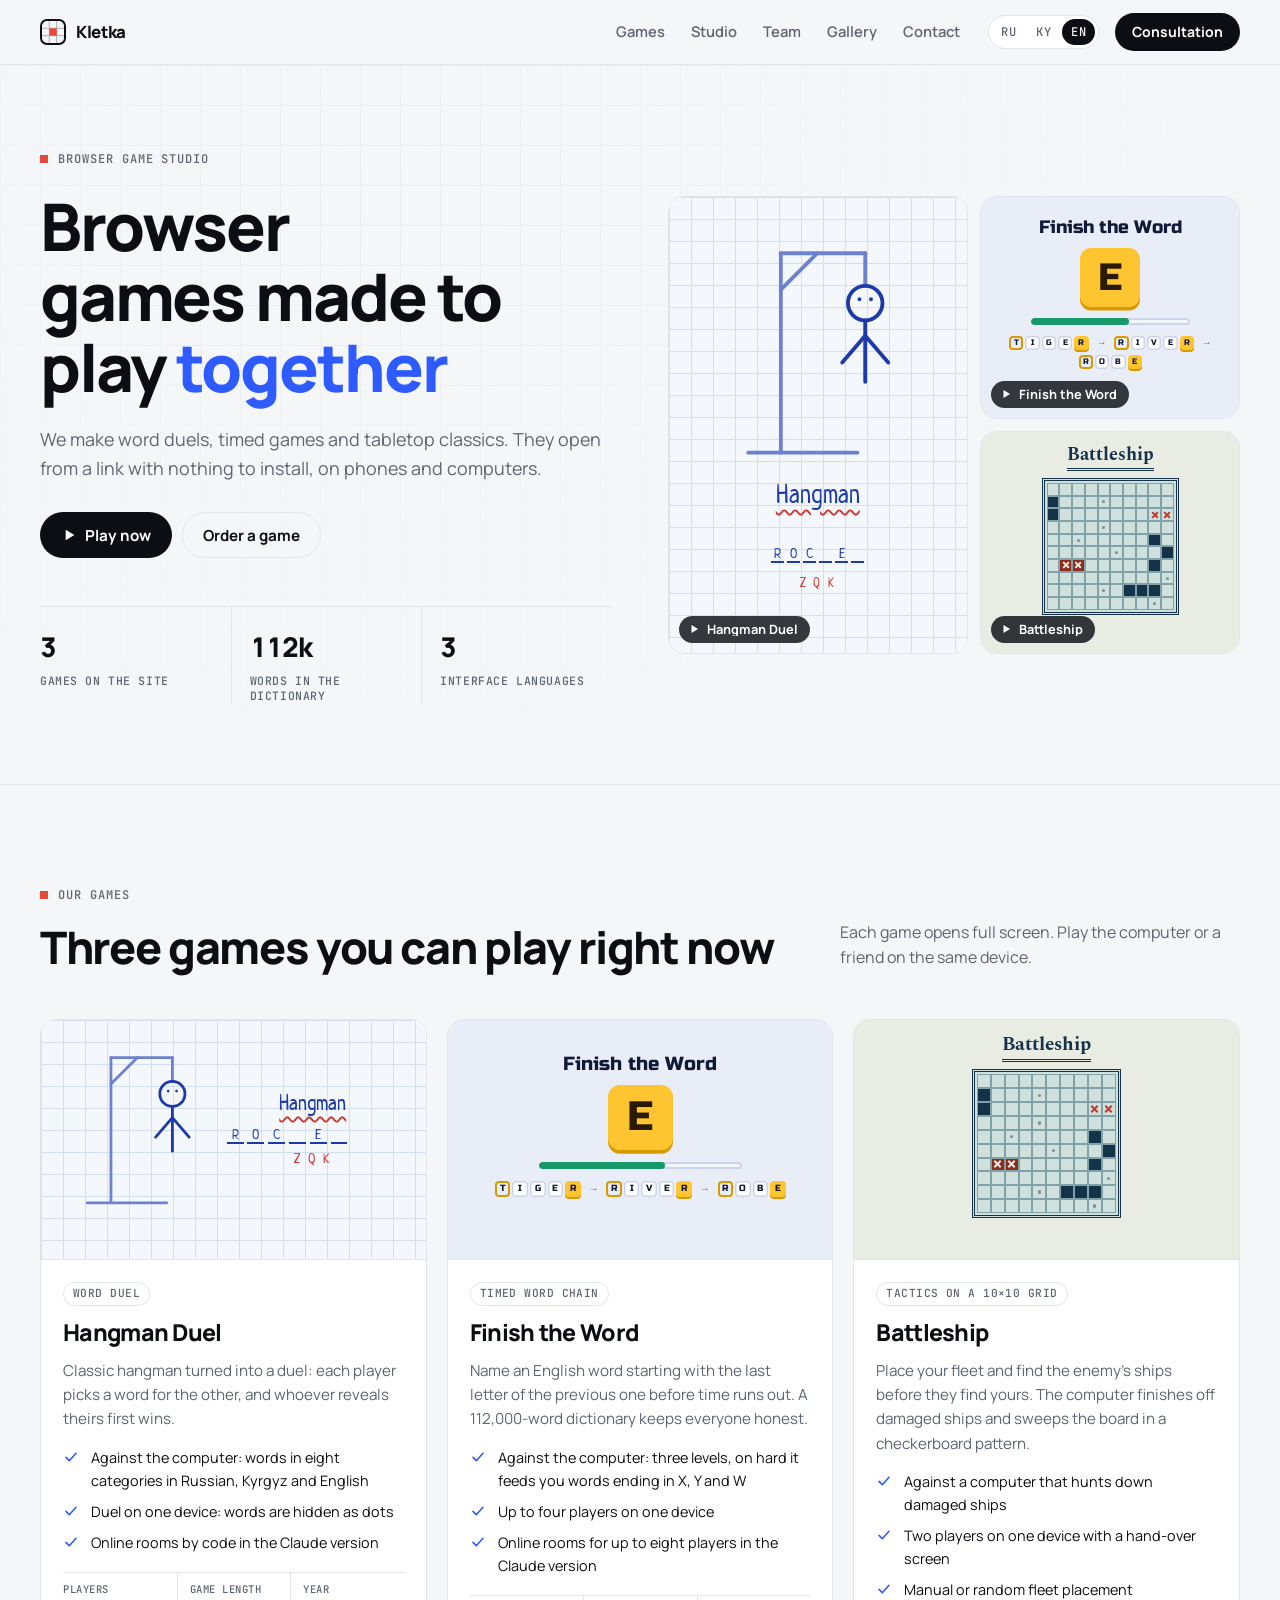
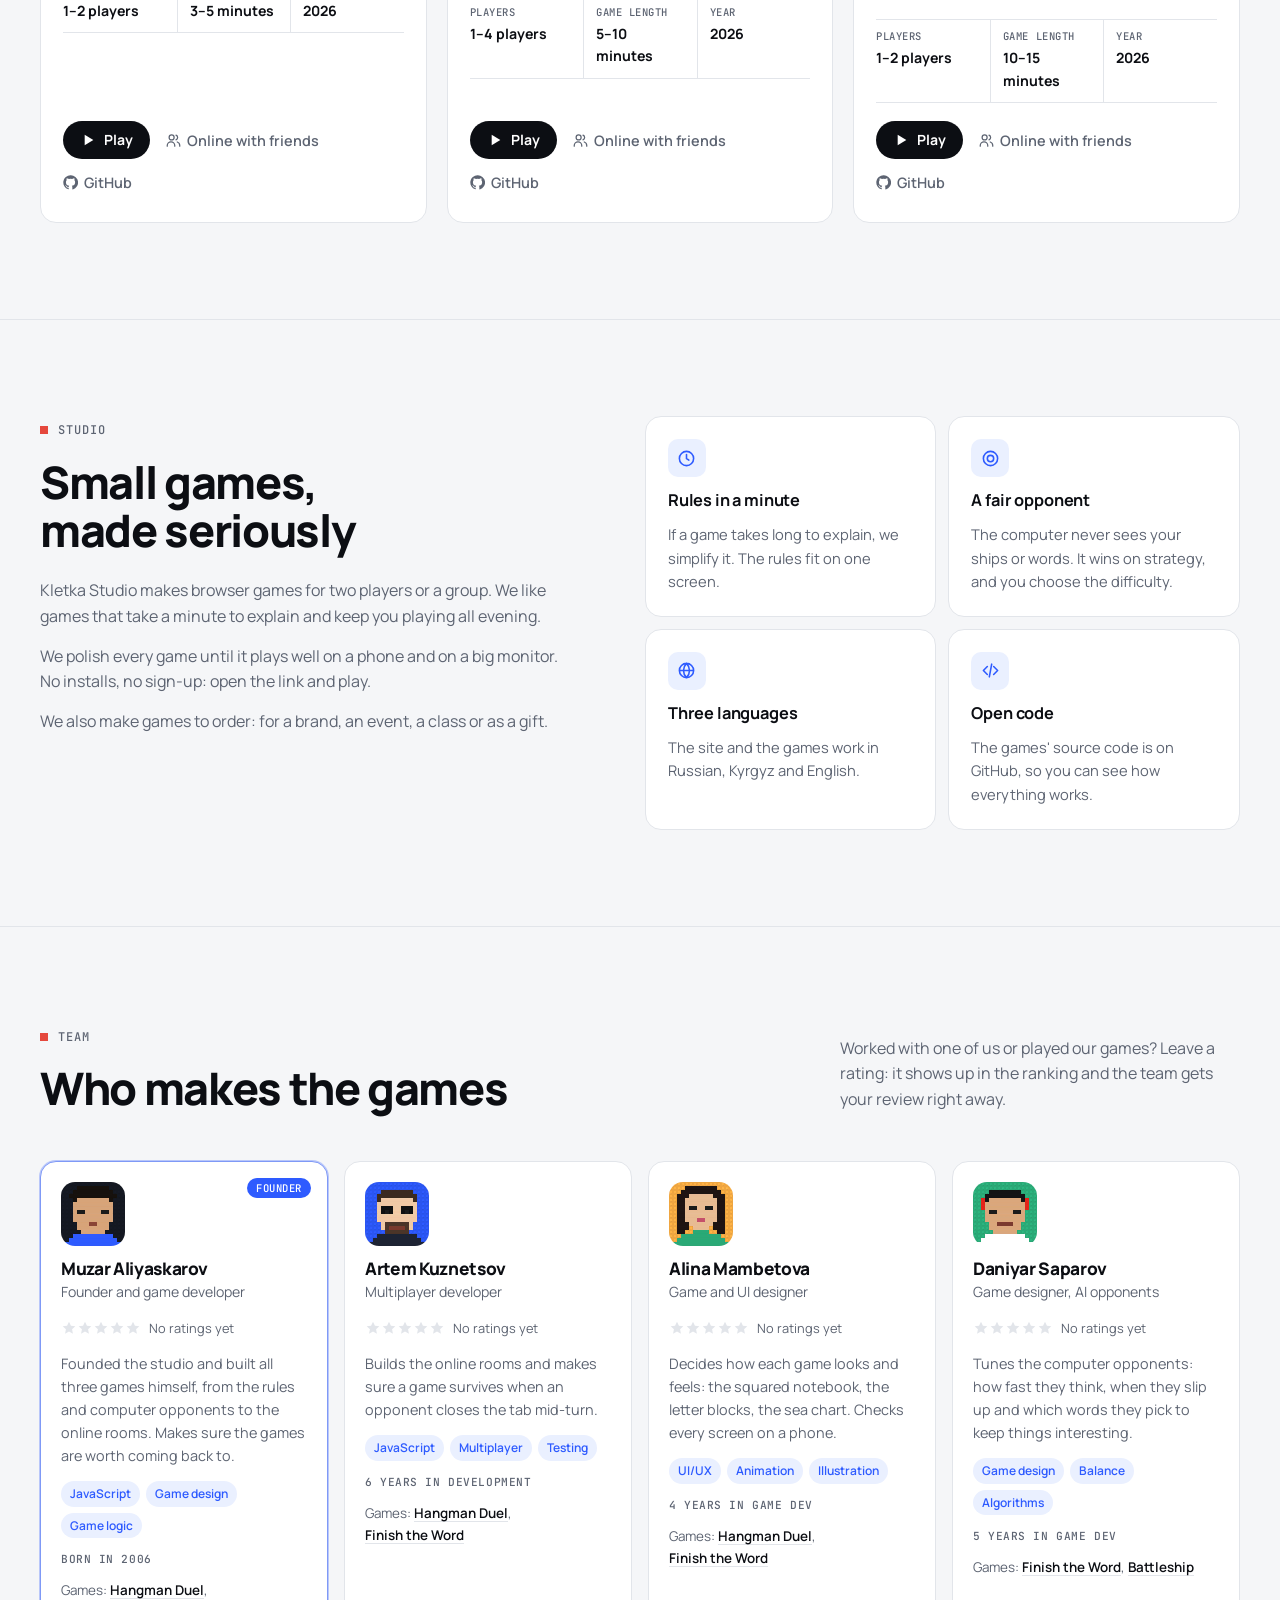
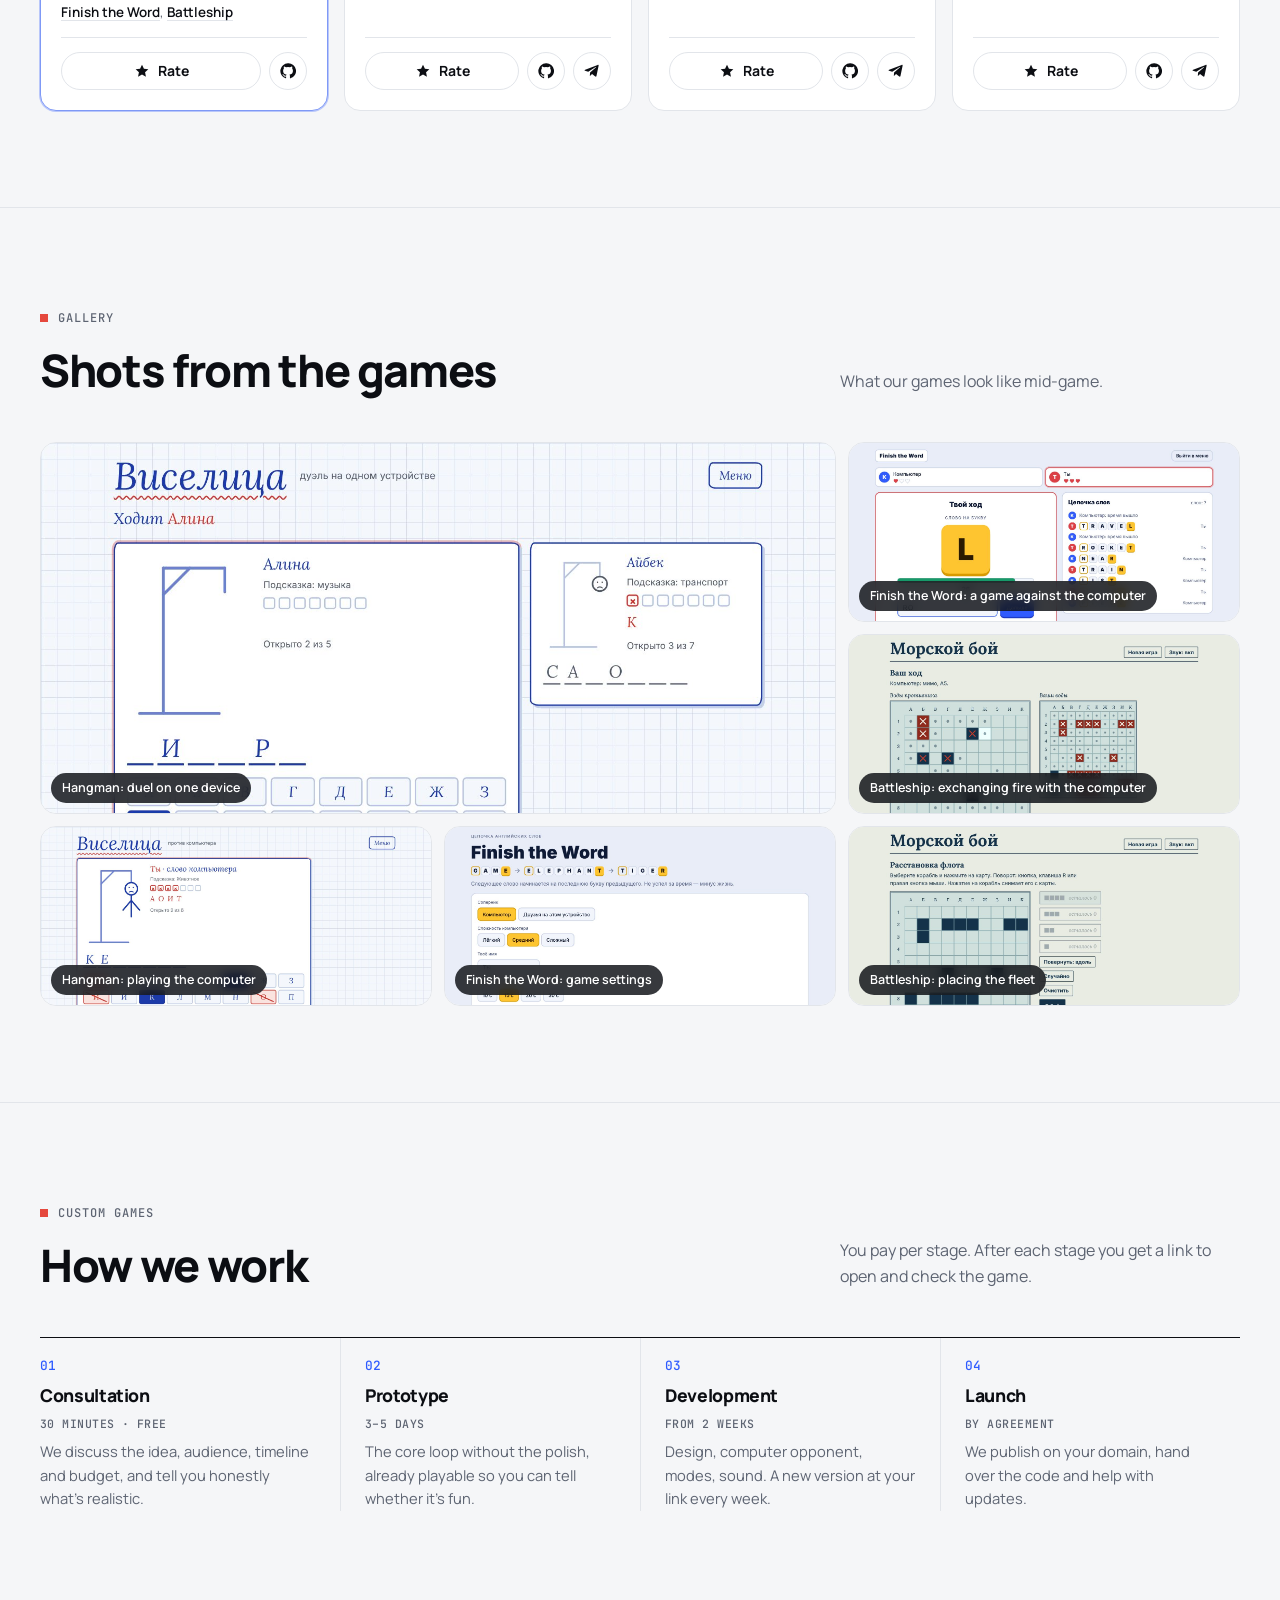
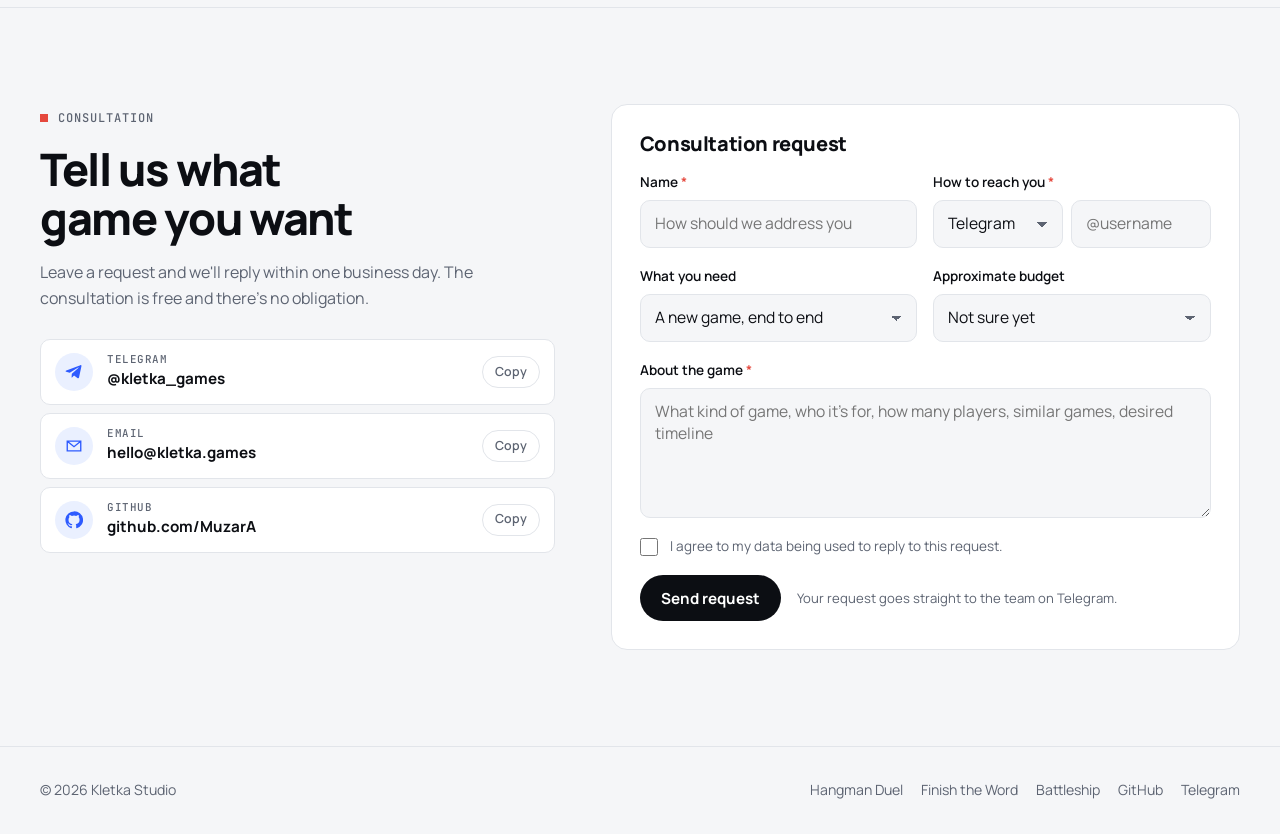
==== index.html @ 495597ad "Сайт студии «Клетка»: три игры, команда с оценками, заявки в Telegram, RU/KY/EN Co-Authored-By: Clau" ====
<!doctype html>
<html lang="ru">
<head>
<meta charset="utf-8">
<meta name="viewport" content="width=device-width, initial-scale=1, viewport-fit=cover">
<title>Студия Клетка</title>
<meta name="claude:viewport-fit-sides" content="cover">
<meta name="description" content="Студия браузерных игр: Виселица на двоих, Finish the Word и Морской бой. Играйте прямо на сайте или закажите игру.">
<meta property="og:title" content="Студия «Клетка»">
<link rel="alternate" hreflang="ru" href="?lang=ru">
<link rel="alternate" hreflang="ky" href="?lang=ky">
<link rel="alternate" hreflang="en" href="?lang=en">
<link rel="preconnect" href="https://fonts.googleapis.com">
<link rel="preconnect" href="https://fonts.gstatic.com" crossorigin>
<link rel="stylesheet" href="https://fonts.googleapis.com/css2?family=Manrope:wght@400;500;600;700;800&family=JetBrains+Mono:wght@500&family=Neucha&family=Caveat:wght@600;700&family=Russo+One&family=Rubik:wght@400;500;600;700&family=Spectral:ital,wght@0,500;0,700;1,500&family=Archivo+Narrow:wght@500;700&display=swap">
<link rel="stylesheet" href="styles.css">
<link rel="stylesheet" href="games/games.css">
</head>
<body>

<svg width="0" height="0" style="position:absolute" aria-hidden="true">
  <symbol id="i-play" viewBox="0 0 24 24"><path fill="currentColor" d="M7 4.2 20 12 7 19.8z"/></symbol>
  <symbol id="i-gh" viewBox="0 0 24 24"><path fill="currentColor" d="M12 .5a11.5 11.5 0 0 0-3.64 22.41c.58.1.79-.25.79-.56v-2c-3.2.7-3.88-1.37-3.88-1.37-.52-1.33-1.28-1.69-1.28-1.69-1.05-.72.08-.7.08-.7 1.16.08 1.77 1.19 1.77 1.19 1.03 1.77 2.7 1.26 3.36.96.1-.75.4-1.26.73-1.55-2.55-.29-5.24-1.28-5.24-5.69 0-1.26.45-2.29 1.19-3.1-.12-.29-.52-1.46.11-3.05 0 0 .97-.31 3.17 1.18a10.9 10.9 0 0 1 5.77 0c2.2-1.49 3.17-1.18 3.17-1.18.63 1.59.23 2.76.11 3.05.74.81 1.19 1.84 1.19 3.1 0 4.42-2.69 5.39-5.26 5.68.41.36.78 1.06.78 2.14v3.17c0 .31.21.67.8.56A11.5 11.5 0 0 0 12 .5"/></symbol>
  <symbol id="i-tg" viewBox="0 0 24 24"><path fill="currentColor" d="M21.9 4.3 18.7 19.4c-.24 1.06-.87 1.32-1.76.82l-4.86-3.58-2.35 2.26c-.26.26-.48.48-.98.48l.35-4.96 9.02-8.15c.39-.35-.09-.54-.61-.2L6.36 13.1 1.56 11.6c-1.04-.33-1.06-1.04.22-1.54L20.5 2.85c.87-.32 1.63.2 1.4 1.45"/></symbol>
  <symbol id="i-mail" viewBox="0 0 24 24"><path fill="none" stroke="currentColor" stroke-width="1.8" d="M3 5.5h18v13H3zM3.5 6l8.5 7 8.5-7"/></symbol>
  <symbol id="i-check" viewBox="0 0 24 24"><path fill="none" stroke="currentColor" stroke-width="2.4" stroke-linecap="round" stroke-linejoin="round" d="m4.5 12.5 5 5 10-11"/></symbol>
  <symbol id="i-x" viewBox="0 0 24 24"><path fill="none" stroke="currentColor" stroke-width="2.2" stroke-linecap="round" d="M6 6l12 12M18 6 6 18"/></symbol>
  <symbol id="i-left" viewBox="0 0 24 24"><path fill="none" stroke="currentColor" stroke-width="2.2" stroke-linecap="round" stroke-linejoin="round" d="M15 5l-7 7 7 7"/></symbol>
  <symbol id="i-right" viewBox="0 0 24 24"><path fill="none" stroke="currentColor" stroke-width="2.2" stroke-linecap="round" stroke-linejoin="round" d="m9 5 7 7-7 7"/></symbol>
  <symbol id="i-ext" viewBox="0 0 24 24"><path fill="none" stroke="currentColor" stroke-width="2" stroke-linecap="round" stroke-linejoin="round" d="M14 4h6v6M20 4l-9 9M18 14v5a1 1 0 0 1-1 1H5a1 1 0 0 1-1-1V7a1 1 0 0 1 1-1h5"/></symbol>
  <symbol id="i-users" viewBox="0 0 24 24"><path fill="none" stroke="currentColor" stroke-width="2" stroke-linecap="round" d="M9 11a4 4 0 1 0 0-8 4 4 0 0 0 0 8zM2 21v-1a6 6 0 0 1 12 0v1M16 3.5a4 4 0 0 1 0 7.5M22 21v-1a6 6 0 0 0-4-5.6"/></symbol>
  <symbol id="i-star" viewBox="0 0 24 24"><path fill="currentColor" d="m12 2.6 2.9 6 6.6.8-4.9 4.6 1.3 6.5L12 17.3l-5.9 3.2 1.3-6.5L2.5 9.4l6.6-.8z"/></symbol>
  <symbol id="i-clock" viewBox="0 0 24 24"><path fill="none" stroke="currentColor" stroke-width="2" stroke-linecap="round" d="M12 21a9 9 0 1 0 0-18 9 9 0 0 0 0 18zM12 7v5l3 2"/></symbol>
  <symbol id="i-target" viewBox="0 0 24 24"><path fill="none" stroke="currentColor" stroke-width="2" d="M12 21a9 9 0 1 0 0-18 9 9 0 0 0 0 18zM12 16a4 4 0 1 0 0-8 4 4 0 0 0 0 8zM12 12h.01"/></symbol>
  <symbol id="i-globe" viewBox="0 0 24 24"><path fill="none" stroke="currentColor" stroke-width="2" d="M12 21a9 9 0 1 0 0-18 9 9 0 0 0 0 18zM3 12h18M12 3c2.5 2.6 3.8 5.6 3.8 9s-1.3 6.4-3.8 9c-2.5-2.6-3.8-5.6-3.8-9S9.5 5.6 12 3z"/></symbol>
  <symbol id="i-code" viewBox="0 0 24 24"><path fill="none" stroke="currentColor" stroke-width="2" stroke-linecap="round" stroke-linejoin="round" d="m8 7-5 5 5 5M16 7l5 5-5 5M13.5 4l-3 16"/></symbol>
</svg>

<header class="site-header">
  <div class="wrap header-row">
    <a class="logo" href="#top">
      <svg class="logo-mark" viewBox="0 0 26 26" aria-hidden="true">
        <rect x="1" y="1" width="24" height="24" rx="6" fill="none" stroke="currentColor" stroke-width="2"/>
        <path d="M9.3 1.5v23M16.7 1.5v23M1.5 9.3h23M1.5 16.7h23" stroke="currentColor" stroke-width="1" opacity=".3"/>
        <rect x="9.3" y="9.3" width="7.4" height="7.4" fill="var(--brand)"/>
      </svg>
      <span data-studio="name">Клетка</span>
    </a>
    <nav class="nav" id="nav" data-i18n-aria="nav.games">
      <a href="#games" data-i18n="nav.games">Игры</a>
      <a href="#about" data-i18n="nav.about">Студия</a>
      <a href="#team" data-i18n="nav.team">Команда</a>
      <a href="#gallery" data-i18n="nav.gallery">Галерея</a>
      <a href="#contact" data-i18n="nav.contact">Контакты</a>
    </nav>
    <div class="lang" id="langSwitch" role="group" data-i18n-aria="nav.lang"></div>
    <a class="btn btn-primary btn-sm header-cta" href="#contact" data-i18n="nav.cta">Консультация</a>
    <button class="menu-btn" id="menuBtn" aria-controls="nav" aria-expanded="false" data-i18n-aria="nav.menu">
      <svg viewBox="0 0 24 24"><path fill="none" stroke="currentColor" stroke-width="2" stroke-linecap="round" d="M4 7h16M4 12h16M4 17h16"/></svg>
    </button>
  </div>
</header>

<main id="top">
  <section class="hero">
    <div class="wrap hero-grid">
      <div>
        <span class="eyebrow" data-i18n="hero.eyebrow">Студия браузерных игр</span>
        <h1 data-i18n-html="hero.h1">Браузерные игры, в которые играют <em>вместе</em></h1>
        <p class="hero-lead" data-i18n="hero.lead"></p>
        <div class="hero-actions">
          <a class="btn btn-primary" href="#games"><svg aria-hidden="true"><use href="#i-play"/></svg><span data-i18n="hero.play">Сыграть сейчас</span></a>
          <a class="btn btn-line" href="#contact" data-i18n="hero.order">Заказать игру</a>
        </div>
        <div class="facts" id="facts"></div>
      </div>
      <div class="bento" id="bento"></div>
    </div>
  </section>

  <section class="section" id="games">
    <div class="wrap">
      <div class="section-head">
        <div><span class="eyebrow" data-i18n="games.eyebrow">Наши игры</span><h2 data-i18n="games.h2"></h2></div>
        <p data-i18n="games.p"></p>
      </div>
      <div class="games" id="gameList"></div>
    </div>
  </section>

  <section class="section" id="about">
    <div class="wrap about">
      <div class="about-text">
        <span class="eyebrow" data-i18n="about.eyebrow">Студия</span>
        <h2 data-i18n="about.h2"></h2>
        <div id="aboutText"></div>
      </div>
      <div class="principles" id="principles"></div>
    </div>
  </section>

  <section class="section" id="team">
    <div class="wrap">
      <div class="section-head">
        <div><span class="eyebrow" data-i18n="team.eyebrow">Команда</span><h2 data-i18n="team.h2"></h2></div>
        <p data-i18n="team.p"></p>
      </div>
      <div class="team" id="teamList"></div>
    </div>
  </section>

  <section class="section" id="gallery">
    <div class="wrap">
      <div class="section-head">
        <div><span class="eyebrow" data-i18n="gallery.eyebrow">Галерея</span><h2 data-i18n="gallery.h2"></h2></div>
        <p data-i18n="gallery.p"></p>
      </div>
      <div class="gallery" id="galleryGrid"></div>
    </div>
  </section>

  <section class="section" id="process">
    <div class="wrap">
      <div class="section-head">
        <div><span class="eyebrow" data-i18n="process.eyebrow">Игра на заказ</span><h2 data-i18n="process.h2"></h2></div>
        <p data-i18n="process.p"></p>
      </div>
      <ol class="steps" id="steps"></ol>
    </div>
  </section>

  <section class="section" id="contact">
    <div class="wrap contact-grid">
      <div class="contact-info">
        <span class="eyebrow" data-i18n="contact.eyebrow">Консультация</span>
        <h2 data-i18n="contact.h2"></h2>
        <p id="contactLead"></p>
        <div class="channels" id="channels"></div>
      </div>

      <form class="form" id="leadForm" novalidate>
        <h3 data-i18n="form.title">Заявка на консультацию</h3>
        <div class="row-2">
          <div class="field">
            <label for="f-name"><span data-i18n="form.name">Имя</span> <span class="req">*</span></label>
            <input class="input" id="f-name" name="name" autocomplete="name" maxlength="80" data-i18n-ph="form.namePh" required>
          </div>
          <div class="field">
            <label for="f-contact"><span data-i18n="form.contact">Как с вами связаться</span> <span class="req">*</span></label>
            <div class="contact-pair">
              <select class="select" id="f-channel" name="channel" data-i18n-aria="form.channel"></select>
              <input class="input" id="f-contact" name="contact" maxlength="120" placeholder="@username" required>
            </div>
          </div>
        </div>
        <div class="row-2">
          <div class="field"><label for="f-type" data-i18n="form.type">Что нужно</label><select class="select" id="f-type" name="type"></select></div>
          <div class="field"><label for="f-budget" data-i18n="form.budget">Бюджет</label><select class="select" id="f-budget" name="budget"></select></div>
        </div>
        <div class="field">
          <label for="f-message"><span data-i18n="form.message">Об игре</span> <span class="req">*</span></label>
          <textarea class="textarea" id="f-message" name="message" maxlength="2000" data-i18n-ph="form.messagePh" required></textarea>
        </div>
        <div class="hp" aria-hidden="true"><label for="f-website">Website</label><input id="f-website" name="website" tabindex="-1" autocomplete="off"></div>
        <label class="check" for="f-agree"><input type="checkbox" id="f-agree" name="agree" required><span data-i18n="form.agree"></span></label>
        <div class="form-status" id="formStatus" role="status" hidden></div>
        <div class="form-foot">
          <button class="btn btn-primary" type="submit" id="submitBtn" data-i18n="form.submit">Отправить заявку</button>
          <span class="form-note" data-i18n="form.note"></span>
        </div>
      </form>
    </div>
  </section>
</main>

<footer class="site-footer">
  <div class="wrap footer-row">
    <span>© <span id="year">2026</span> <span data-studio="full">Студия «Клетка»</span></span>
    <nav class="footer-links" id="footerLinks"></nav>
  </div>
</footer>

<dialog class="play-dialog" id="playDialog" aria-labelledby="playTitle">
  <div class="play-bar">
    <span class="ttl" id="playTitle"></span>
    <a class="text-link" id="playNewTab" href="#" target="_blank" rel="noopener"><svg aria-hidden="true"><use href="#i-ext"/></svg><span data-i18n="ui.newTab">В новой вкладке</span></a>
    <button type="button" class="close-btn" data-close data-i18n-aria="ui.close"><svg aria-hidden="true"><use href="#i-x"/></svg></button>
  </div>
  <div class="play-body" id="playBody"></div>
</dialog>

<dialog id="lightbox"></dialog>

<dialog id="rateDialog" aria-labelledby="rateTitle">
  <form class="modal" id="rateForm" novalidate>
    <button type="button" class="close-btn" data-close data-i18n-aria="ui.close"><svg aria-hidden="true"><use href="#i-x"/></svg></button>
    <div class="rate-head">
      <img id="rateAvatar" src="images/team/muzar.jpg" alt="" width="56" height="56">
      <div>
        <span class="eyebrow" data-i18n="rate.eyebrow">Оценка разработчика</span>
        <h3 id="rateTitle"></h3>
        <span class="rate-role" id="rateRole"></span>
      </div>
    </div>
    <fieldset class="star-picker" id="starPicker">
      <legend class="legend"><span data-i18n="rate.legend">Ваша оценка</span> <span class="req">*</span></legend>
      <div class="stars-input">
        <input type="radio" name="stars" id="star5" value="5"><label for="star5"><svg><use href="#i-star"/></svg><span class="sr">5</span></label>
        <input type="radio" name="stars" id="star4" value="4"><label for="star4"><svg><use href="#i-star"/></svg><span class="sr">4</span></label>
        <input type="radio" name="stars" id="star3" value="3"><label for="star3"><svg><use href="#i-star"/></svg><span class="sr">3</span></label>
        <input type="radio" name="stars" id="star2" value="2"><label for="star2"><svg><use href="#i-star"/></svg><span class="sr">2</span></label>
        <input type="radio" name="stars" id="star1" value="1"><label for="star1"><svg><use href="#i-star"/></svg><span class="sr">1</span></label>
      </div>
      <span class="star-hint" id="starHint"></span>
    </fieldset>
    <div class="row-2">
      <div class="field"><label for="r-name" data-i18n="rate.name">Ваше имя</label><input class="input" id="r-name" name="name" maxlength="60" data-i18n-ph="rate.optional"></div>
      <div class="field"><label for="r-project" data-i18n="rate.project">Игра или проект</label><input class="input" id="r-project" name="project" maxlength="80" data-i18n-ph="rate.optional"></div>
    </div>
    <div class="field">
      <label for="r-comment" data-i18n="rate.comment">Отзыв</label>
      <textarea class="textarea" id="r-comment" name="comment" maxlength="1000" data-i18n-ph="rate.commentPh"></textarea>
    </div>
    <div class="hp" aria-hidden="true"><label for="r-website">Website</label><input id="r-website" name="website" tabindex="-1" autocomplete="off"></div>
    <input type="hidden" name="devId" id="r-dev">
    <div class="form-status" id="rateStatus" role="status" hidden></div>
    <div class="form-foot">
      <button class="btn btn-primary" type="submit" id="rateSubmit" data-i18n="rate.submit">Отправить оценку</button>
      <span class="form-note" data-i18n="rate.note"></span>
    </div>
  </form>
</dialog>

<script src="config.js"></script>
<script src="i18n.js"></script>
<script src="games/hangman.js"></script>
<script src="games/wordchain.js"></script>
<script src="games/battleship.js"></script>
<script src="app.js"></script>
</body>
</html>
---- styles.css ----
/* Layout concept: строгая модульная сетка. Тонкие линии, один акцентный синий, моноширинные подписи.
   Цвет и характер дают только обложки самих игр. Красная клетка — знак студии. */
:root {
  --bg: #f5f6f8;
  --surface: #ffffff;
  --ink: #0c0e13;
  --muted: #5d6472;
  --line: #e2e5ea;
  --accent: #2e5bff;
  --accent-soft: #eaf0ff;
  --btn: #0c0e13;
  --btn-ink: #ffffff;
  --brand: #e5483d;
  --star: #f2a516;
  --ok: #157a52;
  --err: #c2323b;

  --f-sans: "Manrope", system-ui, -apple-system, "Segoe UI", Roboto, sans-serif;
  --f-mono: "JetBrains Mono", ui-monospace, "SFMono-Regular", Menlo, Consolas, monospace;

  --wrap: 1200px;
  --header-h: 64px;
  --r: 16px;
  --r-sm: 10px;
}
@media (prefers-color-scheme: dark) {
  :root:not([data-theme="light"]) {
    --bg: #0b0c10; --surface: #13151b; --ink: #edeff3; --muted: #8d94a3; --line: #242832;
    --accent: #7d96ff; --accent-soft: #1a2140; --btn: #edeff3; --btn-ink: #0b0c10; --brand: #ff6a5e; --ok: #3ccf8e; --err: #ff6b73;
    color-scheme: dark;
  }
}
:root[data-theme="dark"] {
  --bg: #0b0c10; --surface: #13151b; --ink: #edeff3; --muted: #8d94a3; --line: #242832;
  --accent: #7d96ff; --accent-soft: #1a2140; --btn: #edeff3; --btn-ink: #0b0c10; --brand: #ff6a5e; --ok: #3ccf8e; --err: #ff6b73;
  color-scheme: dark;
}

*, *::before, *::after { box-sizing: border-box; }
html { scroll-behavior: smooth; scroll-padding-top: calc(var(--header-h) + 16px); }
body { margin: 0; background: var(--bg); color: var(--ink); font: 400 1rem/1.6 var(--f-sans); -webkit-font-smoothing: antialiased; }
body::before { content: ""; position: fixed; inset: 0 0 auto; height: env(safe-area-inset-top, 0px); z-index: 60; background: var(--surface); }
body.locked { overflow: hidden; }
img { max-width: 100%; height: auto; display: block; }
a { color: inherit; }
h1, h2, h3 { font-family: var(--f-sans); font-weight: 800; line-height: 1.08; letter-spacing: -0.03em; text-wrap: balance; margin: 0; }
p { margin: 0; }
:focus-visible { outline: 2px solid var(--accent); outline-offset: 3px; border-radius: 6px; }
@media (prefers-reduced-motion: reduce) { html { scroll-behavior: auto; } *, *::before, *::after { animation: none !important; transition: none !important; } }

.wrap {
  width: 100%; max-width: calc(var(--wrap) + 64px); margin: 0 auto;
  padding-left: max(16px, env(safe-area-inset-left, 0px));
  padding-right: max(16px, env(safe-area-inset-right, 0px));
}
@media (min-width: 760px) { .wrap { padding-left: max(32px, env(safe-area-inset-left, 0px)); padding-right: max(32px, env(safe-area-inset-right, 0px)); } }

.eyebrow { display: inline-flex; align-items: center; gap: 10px; font: 500 0.75rem/1 var(--f-mono); letter-spacing: .08em; text-transform: uppercase; color: var(--muted); }
.eyebrow::before { content: ""; width: 8px; height: 8px; background: var(--brand); }
.mono { font-family: var(--f-mono); }

/* ---------- buttons ---------- */
.btn {
  display: inline-flex; align-items: center; justify-content: center; gap: 8px; min-height: 46px; padding: 0 20px;
  border-radius: 999px; border: 1px solid transparent; font: 700 0.95rem/1 var(--f-sans); text-decoration: none; cursor: pointer;
  transition: background-color .15s ease, border-color .15s ease, transform .15s ease, opacity .15s ease;
}
.btn svg { width: 16px; height: 16px; flex: none; }
.btn:active { transform: scale(.98); }
.btn-primary { background: var(--btn); color: var(--btn-ink); }
.btn-primary:hover { opacity: .88; }
.btn-line { background: transparent; color: var(--ink); border-color: var(--line); }
.btn-line:hover { border-color: var(--ink); }
.btn-sm { min-height: 38px; padding: 0 16px; font-size: 0.875rem; }
.btn[disabled] { opacity: .55; cursor: progress; }
.text-link { display: inline-flex; align-items: center; gap: 6px; font-weight: 600; font-size: 0.9rem; color: var(--muted); text-decoration: none; padding: 6px 0; }
.text-link:hover { color: var(--ink); }
.text-link svg { width: 15px; height: 15px; flex: none; }

/* ---------- header ---------- */
.site-header { position: sticky; top: env(safe-area-inset-top, 0px); z-index: 50; background: color-mix(in srgb, var(--bg) 85%, transparent); backdrop-filter: blur(12px) saturate(1.4); -webkit-backdrop-filter: blur(12px) saturate(1.4); border-bottom: 1px solid var(--line); }
.header-row { display: flex; align-items: center; gap: 16px; height: var(--header-h); }
.logo { display: inline-flex; align-items: center; gap: 10px; text-decoration: none; font-weight: 800; font-size: 1.05rem; letter-spacing: -0.02em; flex: none; }
.logo-mark { width: 26px; height: 26px; flex: none; }
.nav { display: flex; gap: 2px; margin-left: auto; }
.nav a { text-decoration: none; padding: 8px 12px; border-radius: 999px; color: var(--muted); font-weight: 600; font-size: 0.92rem; }
.nav a:hover { color: var(--ink); background: var(--surface); }
.lang { display: inline-flex; border: 1px solid var(--line); border-radius: 999px; padding: 3px; gap: 2px; flex: none; background: var(--surface); }
.lang button { border: 0; background: transparent; color: var(--muted); font: 500 0.75rem/1 var(--f-mono); letter-spacing: .04em; padding: 7px 9px; border-radius: 999px; cursor: pointer; }
.lang button[aria-pressed="true"] { background: var(--ink); color: var(--bg); }
.lang button:hover:not([aria-pressed="true"]) { color: var(--ink); }
.header-cta { flex: none; }
.menu-btn { display: none; width: 42px; height: 42px; border: 1px solid var(--line); background: var(--surface); color: var(--ink); border-radius: 999px; cursor: pointer; place-items: center; flex: none; }
.menu-btn svg { width: 18px; height: 18px; }
@media (max-width: 1020px) {
  .menu-btn { display: inline-grid; }
  .header-cta { display: none; }
  .nav { position: absolute; left: 0; right: 0; top: 100%; flex-direction: column; gap: 0; background: var(--surface); border-bottom: 1px solid var(--line); padding: 8px max(16px, env(safe-area-inset-right, 0px)) 16px max(16px, env(safe-area-inset-left, 0px)); margin: 0; }
  .nav:not(.open) { display: none; }
  .nav a { padding: 14px 8px; font-size: 1.05rem; border-bottom: 1px solid var(--line); border-radius: 0; }
  .lang { margin-left: auto; }
}
@media (max-width: 400px) { .logo span { display: none; } }

/* ---------- hero ---------- */
.hero { position: relative; overflow: hidden; border-bottom: 1px solid var(--line); }
.hero::before {
  content: ""; position: absolute; inset: 0; pointer-events: none;
  background-image: linear-gradient(var(--line) 1px, transparent 1px), linear-gradient(90deg, var(--line) 1px, transparent 1px);
  background-size: 40px 40px; opacity: .55;
  -webkit-mask-image: radial-gradient(ellipse at 30% 20%, #000 0%, transparent 70%); mask-image: radial-gradient(ellipse at 30% 20%, #000 0%, transparent 70%);
}
.hero-grid { position: relative; display: grid; grid-template-columns: minmax(0, 1fr) minmax(0, 1fr); gap: 56px; align-items: center; padding-block: 80px; }
.hero h1 { font-size: clamp(2.3rem, 1.4rem + 3.6vw, 4.1rem); margin-top: 20px; }
.hero h1 em { font-style: normal; color: var(--accent); }
.hero-lead { margin-top: 22px; font-size: 1.12rem; color: var(--muted); max-width: 34em; }
.hero-actions { display: flex; flex-wrap: wrap; gap: 10px; margin-top: 30px; }
.facts { display: grid; grid-template-columns: repeat(3, minmax(0, 1fr)); margin-top: 48px; border-top: 1px solid var(--line); }
.fact { padding: 18px 16px 0 0; }
.fact + .fact { padding-left: 18px; border-left: 1px solid var(--line); }
.fact b { display: block; font-size: 1.7rem; font-weight: 800; letter-spacing: -0.03em; font-variant-numeric: tabular-nums; }
.fact span { display: block; margin-top: 4px; font: 500 0.72rem/1.35 var(--f-mono); color: var(--muted); text-transform: uppercase; letter-spacing: .05em; }
@media (max-width: 960px) { .hero-grid { grid-template-columns: 1fr; padding-block: 52px 56px; gap: 40px; } }

.bento { display: grid; grid-template-columns: 1.15fr 1fr; grid-template-rows: 1fr 1fr; gap: 12px; aspect-ratio: 5 / 4; min-width: 0; }
.bento .tile { position: relative; border: 1px solid var(--line); border-radius: var(--r); overflow: hidden; padding: 0; cursor: pointer; background: var(--surface); display: block; min-height: 0; transition: transform .25s ease, box-shadow .25s ease; }
.bento .tile:hover { transform: translateY(-3px); box-shadow: 0 18px 40px -24px rgb(12 14 19 / .45); }
.bento .tile:first-child { grid-row: span 2; }
.bento .tile > .cv { position: absolute; inset: 0; }
.tile-label { position: absolute; left: 10px; bottom: 10px; display: inline-flex; align-items: center; gap: 7px; padding: 7px 12px 7px 9px; border-radius: 999px; background: rgb(12 14 19 / .82); color: #fff; font: 700 0.8rem/1 var(--f-sans); backdrop-filter: blur(6px); max-width: calc(100% - 20px); }
.tile-label svg { width: 12px; height: 12px; flex: none; }
.tile-label span { overflow: hidden; text-overflow: ellipsis; white-space: nowrap; }
@media (max-width: 520px) { .bento { aspect-ratio: auto; grid-template-columns: 1fr 1fr; grid-template-rows: 220px 150px; } .bento .tile:first-child { grid-row: auto; grid-column: span 2; } }

/* ---------- sections ---------- */
.section { padding-block: 96px; border-bottom: 1px solid var(--line); }
.section-head { display: grid; grid-template-columns: minmax(0, 1fr) minmax(0, 25rem); gap: 16px 48px; align-items: end; margin-bottom: 48px; }
.section-head h2 { font-size: clamp(1.8rem, 1.2rem + 2.2vw, 2.8rem); margin-top: 16px; }
.section-head p { color: var(--muted); }
@media (max-width: 820px) { .section-head { grid-template-columns: 1fr; } .section { padding-block: 64px; } }

/* ---------- games ---------- */
.games { display: grid; grid-template-columns: repeat(3, minmax(0, 1fr)); gap: 20px; }
@media (max-width: 1040px) { .games { grid-template-columns: repeat(2, minmax(0, 1fr)); } }
@media (max-width: 680px) { .games { grid-template-columns: 1fr; } }
.game { display: flex; flex-direction: column; background: var(--surface); border: 1px solid var(--line); border-radius: var(--r); overflow: hidden; min-width: 0; }
.game-cover { position: relative; display: block; width: 100%; aspect-ratio: 16 / 10; padding: 0; border: 0; border-bottom: 1px solid var(--line); cursor: pointer; overflow: hidden; }
.game-cover > .cv { position: absolute; inset: 0; transition: transform .4s ease; }
.game-cover:hover > .cv { transform: scale(1.03); }
.game-body { display: flex; flex-direction: column; gap: 14px; padding: 22px; flex: 1; }
.game-meta { display: flex; flex-wrap: wrap; gap: 6px; }
.pill { display: inline-flex; align-items: center; padding: 4px 9px; border-radius: 999px; border: 1px solid var(--line); font: 500 0.7rem/1.2 var(--f-mono); color: var(--muted); text-transform: uppercase; letter-spacing: .04em; }
.game h3 { font-size: 1.45rem; }
.game-summary { color: var(--muted); font-size: 0.95rem; }
.modes { list-style: none; padding: 0; margin: 0; display: grid; gap: 8px; }
.modes li { display: grid; grid-template-columns: 18px minmax(0, 1fr); gap: 10px; font-size: 0.9rem; }
.modes svg { width: 16px; height: 16px; color: var(--accent); margin-top: 3px; }
.specs { display: grid; grid-template-columns: repeat(3, minmax(0, 1fr)); margin: 4px 0 0; border-block: 1px solid var(--line); }
.specs div { padding: 10px 10px 10px 0; min-width: 0; }
.specs div + div { padding-left: 12px; border-left: 1px solid var(--line); }
.specs dt { font: 500 0.66rem/1.2 var(--f-mono); color: var(--muted); text-transform: uppercase; letter-spacing: .05em; }
.specs dd { margin: 4px 0 0; font-weight: 700; font-size: 0.88rem; }
.game-actions { display: flex; flex-wrap: wrap; gap: 6px 16px; align-items: center; margin-top: auto; padding-top: 4px; }

/* обложки игр: каждая в собственной палитре игры */
.cv { display: grid; }
.cv-hang { background-color: #f4f7fc; background-image: linear-gradient(#d3dff1 1px, transparent 1px), linear-gradient(90deg, #d3dff1 1px, transparent 1px); background-size: 22px 22px; color: #1c3aa9; grid-template-columns: minmax(0, 42%) minmax(0, 1fr); align-items: center; gap: 6%; padding: 8% 8% 14%; }
.cv-hang.tall { grid-template-columns: 1fr; justify-items: center; align-content: center; text-align: center; padding: 10% 10% 18%; gap: 4%; }
.cv-hang.tall svg { width: 58%; }
.cv-hang svg { width: 100%; fill: none; stroke-linecap: round; stroke-linejoin: round; stroke-width: 4; }
.cv-hang .gal { stroke: #6d82cf; } .cv-hang .fig { stroke: #1c3aa9; } .cv-hang .face { fill: #1c3aa9; stroke: none; }
.cv-hang .title { display: block; font: 400 clamp(1.4rem, 3.4vw, 2.3rem)/1 "Neucha", "Caveat", cursive; text-decoration: underline wavy #cf352c; text-decoration-thickness: 2px; text-underline-offset: 8px; }
.cv-hang .slots { display: flex; gap: 4px; margin-top: 18px; flex-wrap: wrap; }
.cv-hang.tall .slots { justify-content: center; }
.cv-hang .slots span { width: clamp(15px, 2.6vw, 24px); height: clamp(22px, 3.4vw, 32px); border-bottom: 2px solid #1c3aa9; display: grid; place-items: end center; font: 400 clamp(1rem, 2.2vw, 1.4rem)/1 "Neucha", "Caveat", cursive; }
.cv-hang .wrong { display: block; margin-top: 10px; font: 400 clamp(0.95rem, 2vw, 1.25rem)/1 "Neucha", "Caveat", cursive; color: #cf352c; letter-spacing: .14em; }
.cv-word { background: #e8edf7; color: #0f1a36; place-content: center; justify-items: center; gap: 14px; padding: 6% 6% 16%; }
.cv-word .big { width: clamp(58px, 11vw, 96px); aspect-ratio: 1; border-radius: 18px; background: #ffc531; color: #2a1a00; box-shadow: 0 6px 0 #d99a00; display: grid; place-items: center; font: 400 clamp(36px, 7vw, 60px)/1 "Russo One", "Rubik", sans-serif; }
.cv-word .bar { width: min(260px, 70%); height: 10px; border-radius: 99px; background: #f2f5fb; box-shadow: inset 0 0 0 2px #cbd4e8; overflow: hidden; }
.cv-word .bar i { display: block; height: 100%; width: 62%; background: #17996a; border-radius: 99px; }
.cv-word .ttl { font: 400 clamp(1.05rem, 2.4vw, 1.6rem)/1 "Russo One", "Rubik", sans-serif; }
.cv-word .chain { display: flex; flex-wrap: wrap; justify-content: center; align-items: center; gap: 5px 8px; }
.cv-word .arr { color: #56638a; font-size: .9rem; }
.cv-word .tiles { display: inline-flex; gap: 2px; }
.cv-word .tiles i { font-style: normal; width: clamp(16px, 2.2vw, 22px); aspect-ratio: 1; display: grid; place-items: center; border-radius: 5px; font: 400 clamp(.6rem, 1.2vw, .8rem)/1 "Russo One", "Rubik", sans-serif; background: #fff; box-shadow: inset 0 0 0 1.5px #cbd4e8; }
.cv-word .tiles i.y { background: #ffc531; box-shadow: 0 2px 0 #d99a00; }
.cv-word .tiles i.h { background: transparent; box-shadow: inset 0 0 0 2px #d99a00; }
.cv-sea { background: #e9ece3; color: #14324a; align-content: center; justify-items: center; gap: 10px; padding: 5% 5% 15%; }
.cv-sea .ttl { font: 700 clamp(1.1rem, 2.6vw, 1.7rem)/1 "Spectral", Georgia, serif; border-bottom: 3px double #14324a; padding-bottom: 5px; }
.cv-sea .grid10 { display: grid; grid-template-columns: repeat(10, 1fr); width: min(58%, 240px); border: 3px double #14324a; padding: 2px; background: #cfe0dd; }
.cv-sea .grid10 i { aspect-ratio: 1; border: 1px solid #7fa3a8; position: relative; }
.cv-sea .grid10 i.sh { background: #14324a; }
.cv-sea .grid10 i.ms::after { content: ""; position: absolute; inset: 36%; border-radius: 50%; background: #14324a; opacity: .45; }
.cv-sea .grid10 i.hit::before, .cv-sea .grid10 i.hit::after { content: ""; position: absolute; left: 12%; right: 12%; top: calc(50% - 1px); height: 2px; background: #c23b2a; transform: rotate(45deg); }
.cv-sea .grid10 i.hit::after { transform: rotate(-45deg); }
.cv-sea .grid10 i.sk { background: #8f2a1d; }
.cv-sea .grid10 i.sk::before, .cv-sea .grid10 i.sk::after { background: #e9ece3; }

/* ---------- about ---------- */
.about { display: grid; grid-template-columns: minmax(0, 1fr) minmax(0, 1.1fr); gap: 64px; align-items: start; }
@media (max-width: 920px) { .about { grid-template-columns: 1fr; gap: 40px; } }
.about-text h2 { font-size: clamp(1.8rem, 1.2rem + 2.2vw, 2.8rem); margin: 16px 0 24px; }
.about-text p { color: var(--muted); max-width: 36em; }
.about-text p + p { margin-top: 14px; }
.principles { display: grid; grid-template-columns: repeat(2, minmax(0, 1fr)); gap: 12px; }
@media (max-width: 560px) { .principles { grid-template-columns: 1fr; } }
.principle { background: var(--surface); border: 1px solid var(--line); border-radius: var(--r); padding: 22px; display: grid; gap: 10px; align-content: start; }
.principle .ic { width: 38px; height: 38px; border-radius: var(--r-sm); background: var(--accent-soft); color: var(--accent); display: grid; place-items: center; }
.principle .ic svg { width: 19px; height: 19px; }
.principle b { font-size: 1.02rem; font-weight: 700; letter-spacing: -0.01em; }
.principle span { color: var(--muted); font-size: 0.92rem; }

/* ---------- team ---------- */
.team { display: grid; grid-template-columns: repeat(4, minmax(0, 1fr)); gap: 16px; }
@media (max-width: 1100px) { .team { grid-template-columns: repeat(2, minmax(0, 1fr)); } }
@media (max-width: 600px) { .team { grid-template-columns: 1fr; } }
.dev { position: relative; display: flex; flex-direction: column; gap: 14px; background: var(--surface); border: 1px solid var(--line); border-radius: var(--r); padding: 20px; min-width: 0; }
.dev.founder { border-color: color-mix(in srgb, var(--accent) 55%, var(--line)); box-shadow: 0 0 0 1px color-mix(in srgb, var(--accent) 30%, transparent); }
.badge { position: absolute; top: 16px; right: 16px; padding: 4px 9px; border-radius: 999px; background: var(--accent); color: var(--btn-ink); font: 500 0.66rem/1.2 var(--f-mono); text-transform: uppercase; letter-spacing: .05em; }
:root[data-theme="dark"] .badge { color: #0b0c10; }
@media (prefers-color-scheme: dark) { :root:not([data-theme="light"]) .badge { color: #0b0c10; } }
.dev-photo { width: 64px; height: 64px; border-radius: 14px; object-fit: cover; image-rendering: pixelated; }
.dev h3 { font-size: 1.08rem; letter-spacing: -0.02em; }
.dev-role { font-size: 0.88rem; color: var(--muted); margin-top: 3px; }
.dev-exp { font: 500 0.7rem/1.3 var(--f-mono); color: var(--muted); text-transform: uppercase; letter-spacing: .05em; }
.dev-bio { color: var(--muted); font-size: 0.9rem; }
.tags { display: flex; flex-wrap: wrap; gap: 6px; }
.tag { font-size: 0.75rem; padding: 3px 9px; border-radius: 999px; background: var(--accent-soft); color: var(--accent); font-weight: 600; }
.dev-games { font-size: 0.84rem; color: var(--muted); }
.dev-games button { all: unset; cursor: pointer; color: var(--ink); font-weight: 600; text-decoration: underline; text-decoration-color: var(--line); text-underline-offset: 3px; }
.dev-games button:hover { text-decoration-color: var(--accent); }
.dev-games button:focus-visible { outline: 2px solid var(--accent); outline-offset: 2px; border-radius: 2px; }
.rating { display: flex; align-items: center; gap: 8px; flex-wrap: wrap; }
.rating-stars { position: relative; display: inline-flex; color: var(--line); line-height: 0; }
.rating-stars svg { width: 16px; height: 16px; flex: none; }
.rating-stars .fill { position: absolute; inset: 0 auto 0 0; overflow: hidden; display: inline-flex; color: var(--star); white-space: nowrap; }
.rating-num { font-weight: 800; font-variant-numeric: tabular-nums; }
.rating-count { font-size: 0.8rem; color: var(--muted); }
.dev-actions { display: flex; gap: 8px; margin-top: auto; padding-top: 14px; border-top: 1px solid var(--line); align-items: center; }
.dev-actions .btn { flex: 1; }
.icon-btn { width: 38px; height: 38px; display: inline-grid; place-items: center; border-radius: 999px; border: 1px solid var(--line); color: var(--ink); text-decoration: none; flex: none; }
.icon-btn:hover { border-color: var(--ink); }
.icon-btn svg { width: 16px; height: 16px; }
.rated { flex: 1; display: inline-flex; align-items: center; justify-content: center; gap: 6px; font-size: 0.85rem; color: var(--ok); font-weight: 600; min-height: 38px; }
.rated svg { width: 15px; height: 15px; }

/* ---------- gallery ---------- */
.gallery { display: grid; grid-template-columns: repeat(6, minmax(0, 1fr)); grid-auto-rows: 180px; gap: 12px; }
.g-item { margin: 0; position: relative; border: 1px solid var(--line); border-radius: var(--r); overflow: hidden; background: var(--surface); grid-column: span 2; }
.g-item:nth-child(6n+1) { grid-column: span 4; grid-row: span 2; }
.g-btn { all: unset; display: block; width: 100%; height: 100%; cursor: zoom-in; }
.g-btn:focus-visible { outline: 2px solid var(--accent); outline-offset: -2px; }
.g-item img { width: 100%; height: 100%; object-fit: cover; object-position: top left; transition: transform .4s ease; }
.g-item:hover img { transform: scale(1.03); }
.g-item figcaption { position: absolute; left: 10px; bottom: 10px; right: 10px; pointer-events: none; }
.g-item figcaption span { display: inline-block; background: rgb(12 14 19 / .82); color: #fff; border-radius: 999px; padding: 5px 11px; font-size: 0.78rem; font-weight: 600; backdrop-filter: blur(6px); }
@media (max-width: 760px) {
  .gallery { grid-template-columns: 1fr 1fr; grid-auto-rows: 140px; }
  .g-item { grid-column: span 1; grid-row: span 1; }
  .g-item:nth-child(6n+1) { grid-column: span 2; grid-row: span 2; }
  .g-item figcaption span { font-size: 0.7rem; }
}

/* ---------- process ---------- */
.steps { list-style: none; margin: 0; padding: 0; display: grid; grid-template-columns: repeat(4, minmax(0, 1fr)); gap: 0; counter-reset: s; border-top: 1px solid var(--ink); }
.step { counter-increment: s; padding: 22px 24px 0 0; display: grid; gap: 8px; align-content: start; }
.step + .step { padding-left: 24px; border-left: 1px solid var(--line); }
.step::before { content: counter(s, decimal-leading-zero); font: 500 0.8rem/1 var(--f-mono); color: var(--accent); }
.step b { font-size: 1.1rem; font-weight: 800; letter-spacing: -0.02em; }
.step .dur { font: 500 0.72rem/1.3 var(--f-mono); color: var(--muted); text-transform: uppercase; letter-spacing: .04em; }
.step p { color: var(--muted); font-size: 0.92rem; }
@media (max-width: 960px) { .steps { grid-template-columns: repeat(2, minmax(0, 1fr)); row-gap: 28px; } .step:nth-child(3) { padding-left: 0; border-left: 0; } }
@media (max-width: 520px) { .steps { grid-template-columns: 1fr; } .step, .step + .step { padding-left: 0; border-left: 0; } .step + .step { border-top: 1px solid var(--line); padding-top: 22px; } }

/* ---------- contact ---------- */
.contact-grid { display: grid; grid-template-columns: minmax(0, .9fr) minmax(0, 1.1fr); gap: 56px; align-items: start; }
@media (max-width: 920px) { .contact-grid { grid-template-columns: 1fr; gap: 36px; } }
.contact-info h2 { font-size: clamp(1.8rem, 1.2rem + 2.2vw, 2.8rem); margin: 16px 0 18px; }
.contact-info > p { color: var(--muted); max-width: 30em; }
.channels { margin-top: 28px; display: grid; gap: 8px; }
.channel { display: grid; grid-template-columns: 38px minmax(0, 1fr) auto; gap: 14px; align-items: center; padding: 12px 14px; border: 1px solid var(--line); border-radius: var(--r-sm); background: var(--surface); }
.channel-icon { width: 38px; height: 38px; border-radius: 999px; display: grid; place-items: center; background: var(--accent-soft); color: var(--accent); }
.channel-icon svg { width: 18px; height: 18px; }
.channel small { display: block; color: var(--muted); font: 500 0.68rem/1.3 var(--f-mono); text-transform: uppercase; letter-spacing: .05em; }
.channel .val { font-weight: 700; font-size: 0.95rem; user-select: all; overflow-wrap: anywhere; text-decoration: none; }
.copy-btn { border: 1px solid var(--line); background: transparent; color: var(--muted); border-radius: 999px; height: 32px; padding: 0 12px; font: 600 0.78rem/1 var(--f-sans); cursor: pointer; }
.copy-btn:hover { color: var(--ink); border-color: var(--ink); }

.form { display: grid; gap: 18px; padding: 28px; border: 1px solid var(--line); border-radius: var(--r); background: var(--surface); }
@media (max-width: 520px) { .form { padding: 20px; } }
.form h3 { font-size: 1.25rem; letter-spacing: -0.02em; }
.row-2 { display: grid; grid-template-columns: minmax(0, 1fr) minmax(0, 1fr); gap: 16px; }
@media (max-width: 560px) { .row-2 { grid-template-columns: 1fr; } }
.field { display: grid; gap: 6px; min-width: 0; }
.field label, .legend { font-size: 0.85rem; font-weight: 600; }
.req { color: var(--brand); }
.input, .select, .textarea { width: 100%; border: 1px solid var(--line); background: var(--bg); color: var(--ink); border-radius: var(--r-sm); padding: 12px 14px; font: 400 0.98rem/1.4 var(--f-sans); transition: border-color .15s ease, box-shadow .15s ease; }
.textarea { min-height: 130px; resize: vertical; }
.select { appearance: none; background-image: linear-gradient(45deg, transparent 50%, var(--muted) 50%), linear-gradient(135deg, var(--muted) 50%, transparent 50%); background-position: calc(100% - 20px) 52%, calc(100% - 15px) 52%; background-size: 5px 5px; background-repeat: no-repeat; padding-right: 36px; }
.input:focus, .select:focus, .textarea:focus { outline: none; border-color: var(--accent); box-shadow: 0 0 0 3px var(--accent-soft); }
.field.invalid .input, .field.invalid .textarea { border-color: var(--err); }
.field .err { color: var(--err); font-size: 0.8rem; }
.contact-pair { display: grid; grid-template-columns: 130px minmax(0, 1fr); gap: 8px; }
@media (max-width: 400px) { .contact-pair { grid-template-columns: 1fr; } }
.check { display: grid; grid-template-columns: 20px minmax(0, 1fr); gap: 10px; align-items: start; font-size: 0.85rem; color: var(--muted); }
.check input { width: 18px; height: 18px; margin: 2px 0 0; accent-color: var(--accent); }
.hp { position: absolute; left: -9999px; width: 1px; height: 1px; overflow: hidden; }
.form-foot { display: flex; flex-wrap: wrap; align-items: center; gap: 16px; }
.form-note { font-size: 0.82rem; color: var(--muted); }
.form-status { border-radius: var(--r-sm); padding: 12px 14px; font-size: 0.92rem; }
.form-status.ok { background: color-mix(in srgb, var(--ok) 12%, transparent); color: var(--ok); border: 1px solid color-mix(in srgb, var(--ok) 35%, transparent); }
.form-status.error { background: color-mix(in srgb, var(--err) 10%, transparent); color: var(--err); border: 1px solid color-mix(in srgb, var(--err) 35%, transparent); }
.spinner { width: 15px; height: 15px; border-radius: 50%; border: 2px solid currentColor; border-right-color: transparent; animation: spin .7s linear infinite; }
@keyframes spin { to { transform: rotate(360deg); } }

/* ---------- footer ---------- */
.site-footer { padding-block: 32px; font-size: 0.88rem; color: var(--muted); }
.footer-row { display: flex; flex-wrap: wrap; gap: 20px; align-items: center; justify-content: space-between; }
.footer-links { display: flex; flex-wrap: wrap; gap: 18px; }
.footer-links a { text-decoration: none; }
.footer-links a:hover { color: var(--ink); }

/* ---------- dialogs ---------- */
dialog { border: 0; padding: 0; background: transparent; color: var(--ink); max-width: none; max-height: none; }
dialog::backdrop { background: rgb(6 8 12 / .72); }
.play-dialog { width: 100vw; height: 100dvh; margin: 0; background: var(--bg); }
.play-dialog[open] { display: flex; flex-direction: column; }
.play-bar { display: flex; align-items: center; gap: 12px; padding: calc(10px + env(safe-area-inset-top, 0px)) max(16px, env(safe-area-inset-right, 0px)) 10px max(16px, env(safe-area-inset-left, 0px)); background: var(--surface); border-bottom: 1px solid var(--line); flex: none; }
.play-bar .ttl { font-weight: 800; letter-spacing: -0.02em; font-size: 1rem; flex: 1; min-width: 0; overflow: hidden; text-overflow: ellipsis; white-space: nowrap; }
.close-btn { width: 40px; height: 40px; border-radius: 999px; border: 1px solid var(--line); background: var(--surface); color: var(--ink); cursor: pointer; display: grid; place-items: center; flex: none; }
.close-btn:hover { border-color: var(--ink); }
.close-btn svg { width: 16px; height: 16px; }
.play-body { flex: 1; overflow: auto; overscroll-behavior: contain; padding-bottom: env(safe-area-inset-bottom, 0px); }
.play-body > .gm { min-height: 100%; }
@media (max-width: 520px) { .play-bar .text-link span { display: none; } }

.modal { width: min(560px, calc(100vw - 32px)); max-height: calc(100dvh - 48px); overflow: auto; background: var(--surface); border: 1px solid var(--line); border-radius: var(--r); padding: 28px; display: grid; gap: 18px; position: relative; }
@media (max-width: 520px) { .modal { padding: 20px; } }
.modal .close-btn { position: absolute; top: 14px; right: 14px; }
.rate-head { display: flex; gap: 14px; align-items: center; padding-right: 44px; }
.rate-head img { width: 56px; height: 56px; border-radius: 12px; image-rendering: pixelated; flex: none; }
.rate-head h3 { font-size: 1.2rem; margin-top: 6px; }
.rate-role { font-size: 0.86rem; color: var(--muted); }
.star-picker { border: 0; padding: 0; margin: 0; display: grid; gap: 8px; }
.star-picker legend { padding: 0; margin-bottom: 8px; }
.stars-input { display: inline-flex; flex-direction: row-reverse; justify-content: flex-end; gap: 4px; }
.stars-input input { position: absolute; opacity: 0; width: 1px; height: 1px; }
.stars-input label { cursor: pointer; color: var(--line); padding: 2px; border-radius: 6px; transition: transform .12s ease, color .12s ease; }
.stars-input label svg { width: 36px; height: 36px; display: block; }
.stars-input label:hover, .stars-input label:hover ~ label, .stars-input input:checked ~ label { color: var(--star); }
.stars-input label:hover { transform: scale(1.08); }
.stars-input input:focus-visible + label { outline: 2px solid var(--accent); outline-offset: 2px; }
.star-hint { font-size: 0.85rem; color: var(--muted); }
.star-picker.invalid .star-hint { color: var(--err); }
.sr { position: absolute; width: 1px; height: 1px; overflow: hidden; clip: rect(0 0 0 0); white-space: nowrap; }

.lightbox { width: min(1200px, calc(100vw - 24px)); display: grid; gap: 12px; color: #fff; }
.lightbox img { width: 100%; max-height: calc(100dvh - 140px); object-fit: contain; border-radius: 12px; background: #000; }
.lb-bar { display: flex; align-items: center; gap: 10px; }
.lb-bar p { flex: 1; font-size: 0.95rem; min-width: 0; }
.lb-bar .count { font: 500 0.8rem/1 var(--f-mono); opacity: .7; }
.lb-btn { width: 42px; height: 42px; border-radius: 50%; border: 1px solid rgb(255 255 255 / .3); background: rgb(255 255 255 / .08); color: #fff; cursor: pointer; display: grid; place-items: center; flex: none; }
.lb-btn:hover { background: rgb(255 255 255 / .18); }
.lb-btn svg { width: 18px; height: 18px; }

.toast { position: fixed; left: 50%; bottom: calc(24px + env(safe-area-inset-bottom, 0px)); transform: translateX(-50%); background: var(--ink); color: var(--bg); padding: 10px 16px; border-radius: 999px; font-size: 0.875rem; font-weight: 600; z-index: 100; max-width: calc(100vw - 32px); }

/* обложки масштабируются по размеру своей карточки */
.game-cover, .bento .tile { container-type: size; }
@supports (width: 1cqh) {
  .cv-word { gap: 5cqh; padding: 6cqh 6cqw 18cqh; }
  .cv-word .ttl { font-size: clamp(.85rem, 8cqh, 1.6rem); }
  .cv-word .big { width: clamp(36px, 27cqh, 96px); border-radius: clamp(8px, 5cqh, 18px); font-size: clamp(22px, 17cqh, 60px); box-shadow: 0 clamp(3px, 1.6cqh, 6px) 0 #d99a00; }
  .cv-word .bar { height: clamp(6px, 3cqh, 10px); }
  .cv-word .tiles i { width: clamp(11px, 6.5cqh, 22px); font-size: clamp(.45rem, 3.6cqh, .8rem); border-radius: 4px; }
  .cv-word .arr { font-size: clamp(.6rem, 4cqh, .9rem); }
  .cv-sea { gap: 3cqh; padding: 6cqh 5cqw 17cqh; }
  .cv-sea .ttl { font-size: clamp(.9rem, 8cqh, 1.7rem); }
  .cv-sea .grid10 { width: min(70cqw, 62cqh, 240px); }
  .cv-hang { padding: 7cqh 7cqw 16cqh; }
  .cv-hang .title { font-size: clamp(1rem, min(9cqh, 9cqw), 2.3rem); text-underline-offset: 6px; }
  .cv-hang .slots { gap: 1cqw; margin-top: 5cqh; flex-wrap: nowrap; }
  .cv-hang .slots span { width: clamp(9px, 4.4cqw, 24px); height: clamp(14px, 8cqh, 32px); font-size: clamp(.7rem, min(6cqh, 4.6cqw), 1.4rem); }
  .cv-hang .wrong { font-size: clamp(.7rem, min(6cqh, 4.4cqw), 1.25rem); margin-top: 3cqh; }
  .cv-hang.tall svg { width: min(58cqw, 40cqh); }
  .cv-hang:not(.tall) svg { max-height: 70cqh; }
}

@media (max-width: 520px) {
  .fact b { font-size: 1.3rem; }
  .fact + .fact { padding-left: 12px; }
  .bento .cv-hang.tall { grid-template-columns: minmax(0, 40%) minmax(0, 1fr); justify-items: stretch; text-align: left; }
  .bento .cv-hang.tall svg { width: 100%; max-height: 72cqh; }
  .bento .cv-hang.tall .slots { justify-content: flex-start; }
}
@media (max-width: 760px) { .g-item:last-child:nth-child(even) { grid-column: span 2; } }
@container (max-height: 180px) { .cv-word .chain, .cv-word .bar { display: none; } }
---- games/games.css ----
/* Стили игр. Каждая игра сохраняет свой облик и работает в светлой и тёмной теме. */
.gm { min-width: 0; }
.gm *, .gm *::before, .gm *::after { box-sizing: border-box; }

/* ================= Виселица: тетрадь в клетку ================= */
.gm-hangman {
  --paper: #f4f7fc; --paper-2: #ffffff; --grid: #d3dff1; --line: #b5c4e0; --ink: #1c3aa9; --ink-soft: #6d82cf;
  --pencil: #505a69; --red: #cf352c; --red-soft: #fbe3e0; --shadow: #c3d0e8;
  --hand: 'Neucha', 'Segoe Print', 'Comic Sans MS', cursive; --ui: 'Manrope', system-ui, -apple-system, 'Segoe UI', Roboto, sans-serif;
  background-color: var(--paper);
  background-image: linear-gradient(var(--grid) 1px, transparent 1px), linear-gradient(90deg, var(--grid) 1px, transparent 1px);
  background-size: 24px 24px; color: var(--ink); font: 16px/1.5 var(--ui);
  padding: 20px max(16px, env(safe-area-inset-left, 0px)) 40px max(16px, env(safe-area-inset-right, 0px));
  min-height: 100%;
}
@media (prefers-color-scheme: dark) { :root:not([data-theme="light"]) .gm-hangman { --paper: #0e1423; --paper-2: #151d31; --grid: #1b2640; --line: #2f3d5f; --ink: #aac1ff; --ink-soft: #6a80c8; --pencil: #9ba6b8; --red: #ff7d72; --red-soft: #3b1f25; --shadow: #0a0f1b; } }
:root[data-theme="dark"] .gm-hangman { --paper: #0e1423; --paper-2: #151d31; --grid: #1b2640; --line: #2f3d5f; --ink: #aac1ff; --ink-soft: #6a80c8; --pencil: #9ba6b8; --red: #ff7d72; --red-soft: #3b1f25; --shadow: #0a0f1b; }
.gm-hangman .hm-wrap { max-width: 980px; margin: 0 auto; display: flex; flex-direction: column; gap: 18px; }
.gm-hangman h2, .gm-hangman h3 { font-family: var(--hand); font-weight: 400; margin: 0; line-height: 1.15; }
.gm-hangman .hm-top { display: flex; flex-wrap: wrap; align-items: center; gap: 10px 20px; }
.gm-hangman .hm-title { font-size: clamp(38px, 8vw, 58px); line-height: 1; text-decoration: underline wavy var(--red); text-decoration-thickness: 2px; text-underline-offset: 9px; }
.gm-hangman .hm-tag { color: var(--pencil); font-size: 15px; flex: 1 1 180px; margin: 0; }
.gm-hangman h3 { font-size: 26px; }
.gm-hangman p { margin: 0; }
.gm-hangman .hm-muted { color: var(--pencil); font-size: 15px; }
.gm-hangman .hm-card { background: var(--paper-2); border: 2px solid var(--ink); border-radius: 7px 12px 8px 13px / 12px 7px 13px 8px; padding: 18px; box-shadow: 4px 4px 0 var(--shadow); min-width: 0; }
.gm-hangman .hm-stack { display: flex; flex-direction: column; gap: 12px; }
.gm-hangman .hm-two { display: grid; gap: 16px; grid-template-columns: repeat(auto-fit, minmax(min(100%, 260px), 1fr)); }
.gm-hangman .hm-row { display: flex; flex-wrap: wrap; gap: 10px; align-items: center; }
.gm-hangman .hm-center { text-align: center; align-items: center; padding-block: 36px; }
.gm-hangman .hm-big { font-size: clamp(30px, 7vw, 44px); }
.gm-hangman label { display: block; font-size: 14px; font-weight: 600; color: var(--pencil); margin-bottom: 4px; }
.gm-hangman input { width: 100%; min-height: 48px; background: var(--paper); color: var(--ink); border: 2px solid var(--line); border-radius: 6px; padding: 8px 12px; font-family: var(--hand); font-size: 21px; }
.gm-hangman input:focus { border-color: var(--ink); outline: none; }
.gm-hangman .hm-secret { -webkit-text-security: disc; text-security: disc; letter-spacing: .2em; }
.gm-hangman .hm-btn { font-family: var(--hand); font-size: 20px; line-height: 1.1; color: var(--ink); background: transparent; border: 2px solid var(--ink); border-radius: 6px 10px 7px 11px / 10px 6px 11px 7px; padding: 10px 18px; min-height: 46px; cursor: pointer; transition: transform .12s ease, box-shadow .12s ease; }
.gm-hangman .hm-btn.primary { background: var(--ink); color: var(--paper-2); }
.gm-hangman .hm-btn.small { min-height: 40px; padding: 6px 14px; font-size: 18px; margin-left: auto; }
.gm-hangman .hm-btn:hover:not(:disabled) { transform: translateY(-1px); box-shadow: 0 3px 0 var(--shadow); }
.gm-hangman :focus-visible { outline: 3px solid var(--red); outline-offset: 2px; }
.gm-hangman .hm-err { color: var(--red); font-size: 15px; font-weight: 600; }
.gm-hangman .hm-err:empty { display: none; }
.gm-hangman .hm-rules ol { margin: 8px 0 0; padding-left: 22px; display: flex; flex-direction: column; gap: 6px; }
.gm-hangman .hm-rules li::marker { font-family: var(--hand); color: var(--red); font-size: 20px; }
.gm-hangman .hm-turn { font-family: var(--hand); font-size: 24px; }
.gm-hangman .hm-turn b { font-weight: 400; color: var(--red); }
.gm-hangman .hm-banner { display: flex; align-items: center; gap: 20px; flex-wrap: wrap; }
.gm-hangman .hm-grade { flex: none; width: 104px; height: 104px; display: grid; place-items: center; font-family: var(--hand); font-size: 80px; line-height: 1; color: var(--red); border: 4px solid var(--red); border-radius: 50% 46% 52% 48% / 48% 52% 46% 50%; transform: rotate(-7deg); animation: hm-stamp .5s cubic-bezier(.2,1.4,.4,1) both; }
@keyframes hm-stamp { from { transform: rotate(-7deg) scale(2); opacity: 0; } to { transform: rotate(-7deg) scale(1); opacity: 1; } }
.gm-hangman .hm-btext { display: flex; flex-direction: column; gap: 8px; flex: 1 1 240px; min-width: 0; }
.gm-hangman .hm-btext h3 { font-size: 34px; }
.gm-hangman .hm-arena { display: grid; gap: 16px; grid-template-columns: minmax(0, 1fr); align-items: start; }
@media (min-width: 880px) { .gm-hangman .hm-arena:not(.single) { grid-template-columns: minmax(0, 1.75fr) minmax(0, 1fr); } }
.gm-hangman .hm-arena.single { max-width: 720px; }
.gm-hangman .hm-board { --fig: var(--ink); --gal: var(--ink-soft); --figw: 150px; }
.gm-hangman .hm-board.small { --fig: var(--pencil); --gal: var(--line); --figw: 96px; }
.gm-hangman .hm-board.active { box-shadow: 4px 4px 0 var(--shadow), 0 0 0 3px color-mix(in srgb, var(--red) 35%, transparent); }
.gm-hangman .hm-bgrid { display: grid; gap: 12px 16px; align-items: start; grid-template-columns: minmax(0, var(--figw)) minmax(0, 1fr); grid-template-areas: "fig side" "slots slots" "kbd kbd"; }
.gm-hangman .hm-fig { grid-area: fig; }
.gm-hangman .hm-side { grid-area: side; display: flex; flex-direction: column; gap: 8px; min-width: 0; }
.gm-hangman .hm-slots { grid-area: slots; display: flex; flex-wrap: wrap; gap: 6px; }
.gm-hangman .hm-kbd { grid-area: kbd; display: grid; grid-template-columns: repeat(8, minmax(0, 1fr)); gap: 6px; margin-top: 6px; }
.gm-hangman .hm-fig svg { display: block; width: 100%; height: auto; fill: none; stroke-linecap: round; stroke-linejoin: round; stroke-width: 4; }
.gm-hangman .gallows path { stroke: var(--gal); }
.gm-hangman .p { stroke: var(--fig); }
.gm-hangman .face circle { fill: var(--fig); stroke: none; }
.gm-hangman .face path { stroke: var(--fig); stroke-width: 2.5; }
.gm-hangman .dead .face path { stroke: var(--red); }
.gm-hangman .p.new { stroke-dasharray: 1; animation: hm-draw .45s ease-out both; }
@keyframes hm-draw { from { stroke-dashoffset: 1; } to { stroke-dashoffset: 0; } }
.gm-hangman .dead { transform-origin: 140px 18px; animation: hm-sway 2.6s ease-in-out infinite; }
@keyframes hm-sway { 0%, 100% { transform: rotate(-3.5deg); } 50% { transform: rotate(3.5deg); } }
.gm-hangman .hm-who { font-family: var(--hand); font-size: 24px; line-height: 1.1; overflow-wrap: anywhere; }
.gm-hangman .hm-who .role { color: var(--red); }
.gm-hangman .hm-board.small .hm-who { font-size: 20px; }
.gm-hangman .hm-hint, .gm-hangman .hm-prog { font-size: 14px; color: var(--pencil); }
.gm-hangman .hm-pips { display: flex; gap: 5px; flex-wrap: wrap; }
.gm-hangman .hm-pip { width: 18px; height: 18px; border: 2px solid var(--line); border-radius: 4px; display: grid; place-items: center; font-size: 15px; line-height: 1; color: var(--red); font-weight: 800; }
.gm-hangman .hm-pip.on { border-color: var(--red); }
.gm-hangman .hm-wrong { font-family: var(--hand); font-size: 22px; color: var(--red); letter-spacing: .12em; min-height: 1.2em; overflow-wrap: anywhere; }
.gm-hangman .hm-slot { width: clamp(26px, 7.4vw, 40px); height: clamp(38px, 9.6vw, 52px); display: grid; place-items: end center; padding-bottom: 2px; border-bottom: 3px solid var(--ink); font-family: var(--hand); font-size: clamp(26px, 6.6vw, 38px); line-height: 1.1; }
.gm-hangman .hm-slot.missed { color: var(--red); }
.gm-hangman .hm-board.small .hm-slot { width: clamp(18px, 5vw, 26px); height: clamp(28px, 6.4vw, 36px); font-size: clamp(19px, 4.6vw, 26px); border-bottom-width: 2px; color: var(--pencil); border-bottom-color: var(--pencil); }
.gm-hangman .hm-key { padding: 0; min-height: 44px; text-transform: uppercase; font-family: var(--hand); font-size: 23px; color: var(--ink); background: var(--paper); border: 2px solid var(--line); border-radius: 6px; position: relative; cursor: pointer; }
.gm-hangman .hm-key:hover:not(:disabled) { border-color: var(--ink); }
.gm-hangman .hm-key.hit { background: var(--ink); color: var(--paper-2); border-color: var(--ink); }
.gm-hangman .hm-key.miss { background: var(--red-soft); color: var(--red); border-color: var(--red); }
.gm-hangman .hm-key.miss::after { content: ""; position: absolute; inset: 5px; background: linear-gradient(to top right, transparent calc(50% - 1.5px), var(--red) calc(50% - 1.5px), var(--red) calc(50% + 1.5px), transparent calc(50% + 1.5px)); }
.gm-hangman .hm-key:disabled { cursor: default; }
@media (min-width: 880px) { .gm-hangman .hm-board { --figw: 190px; } .gm-hangman .hm-board.small { --figw: 110px; } }
@media (max-width: 380px) { .gm-hangman .hm-kbd { gap: 4px; } .gm-hangman .hm-key { font-size: 20px; } }
.gm-hangman .hm-toast { position: fixed; left: 50%; bottom: calc(18px + env(safe-area-inset-bottom, 0px)); transform: translate(-50%, 8px); background: var(--ink); color: var(--paper-2); padding: 10px 16px; border-radius: 8px; font-size: 15px; font-weight: 600; opacity: 0; transition: opacity .2s, transform .2s; pointer-events: none; z-index: 20; max-width: calc(100vw - 32px); text-align: center; }
.gm-hangman .hm-toast.on { opacity: 1; transform: translate(-50%, 0); }

/* ================= Finish the Word: игрушечные кубики ================= */
.gm-wordchain {
  --bg: #E8EDF7; --surface: #FFFFFF; --surface2: #F2F5FB; --ink: #0F1A36; --muted: #56638A; --line: #CBD4E8;
  --tile: #FFC531; --tile-edge: #D99A00; --tile-ink: #2A1A00; --brand: #2F5BFF; --brand-edge: #1B3ACB; --brand-ink: #FFFFFF;
  --good: #17996A; --warn: #D98200; --bad: #DC3F45;
  --display: 'Russo One', 'Arial Black', Impact, sans-serif; --body: 'Rubik', system-ui, -apple-system, 'Segoe UI', Roboto, sans-serif;
  background: var(--bg); color: var(--ink); font: 16px/1.45 var(--body);
  padding: 20px max(16px, env(safe-area-inset-left, 0px)) 40px max(16px, env(safe-area-inset-right, 0px)); min-height: 100%;
}
@media (prefers-color-scheme: dark) { :root:not([data-theme="light"]) .gm-wordchain { --bg: #0D1326; --surface: #172039; --surface2: #1F2A4A; --ink: #EAF0FF; --muted: #9AA7CC; --line: #2D3A5E; --brand: #4366F0; --brand-edge: #2640B5; --good: #3CCB93; --warn: #FFB340; --bad: #FF6B70; } }
:root[data-theme="dark"] .gm-wordchain { --bg: #0D1326; --surface: #172039; --surface2: #1F2A4A; --ink: #EAF0FF; --muted: #9AA7CC; --line: #2D3A5E; --brand: #4366F0; --brand-edge: #2640B5; --good: #3CCB93; --warn: #FFB340; --bad: #FF6B70; }
.gm-wordchain .wc-shell { max-width: 1040px; margin: 0 auto; display: grid; gap: 16px; }
.gm-wordchain h2, .gm-wordchain h3 { font-family: var(--display); font-weight: 400; margin: 0; }
.gm-wordchain .wc-h1 { font-size: clamp(32px, 7vw, 54px); line-height: 1.02; }
.gm-wordchain h3 { font-size: 18px; }
.gm-wordchain p { margin: 0; }
.gm-wordchain .wc-muted { color: var(--muted); }
.gm-wordchain .wc-eyebrow { font-size: 12px; letter-spacing: .12em; text-transform: uppercase; color: var(--muted); font-weight: 500; }
.gm-wordchain .wc-hero { display: grid; gap: 14px; }
.gm-wordchain .wc-demo { display: flex; flex-wrap: wrap; gap: 8px 12px; align-items: center; }
.gm-wordchain .wc-arrow { color: var(--muted); font-size: 20px; }
.gm-wordchain .wc-tile { display: inline-grid; place-items: center; background: var(--tile); color: var(--tile-ink); font-family: var(--display); border-radius: 10px; box-shadow: 0 4px 0 var(--tile-edge); width: 44px; height: 44px; font-size: 26px; text-transform: uppercase; }
.gm-wordchain .wc-tile.xl { width: clamp(100px, 28vw, 150px); height: clamp(100px, 28vw, 150px); font-size: clamp(58px, 17vw, 92px); border-radius: 22px; box-shadow: 0 8px 0 var(--tile-edge); }
.gm-wordchain .wc-tile.spin { animation: wc-wobble .18s linear infinite; }
.gm-wordchain .wc-word { display: inline-flex; flex-wrap: wrap; gap: 3px; align-items: center; min-width: 0; }
.gm-wordchain .wc-word i { font-style: normal; display: grid; place-items: center; width: var(--ws, 28px); height: var(--ws, 28px); border-radius: 7px; font-family: var(--display); font-size: calc(var(--ws, 28px) * .58); text-transform: uppercase; color: var(--ink); background: var(--surface2); box-shadow: inset 0 0 0 1.5px var(--line); }
.gm-wordchain .wc-word i.head { background: transparent; box-shadow: inset 0 0 0 2px var(--tile-edge); }
.gm-wordchain .wc-word i.tail { background: var(--tile); color: var(--tile-ink); box-shadow: 0 2px 0 var(--tile-edge); }
.gm-wordchain .wc-panel { background: var(--surface); border: 2px solid var(--line); border-radius: 16px; padding: 18px; display: grid; gap: 14px; min-width: 0; }
.gm-wordchain .wc-row { display: flex; flex-wrap: wrap; gap: 10px; align-items: center; }
.gm-wordchain .wc-btn { font-family: var(--body); font-weight: 600; font-size: 16px; line-height: 1.1; border: 0; border-radius: 12px; padding: 14px 20px; cursor: pointer; background: var(--surface2); color: var(--ink); box-shadow: 0 3px 0 var(--line); transition: transform .06s ease, box-shadow .06s ease; }
.gm-wordchain .wc-btn:active { transform: translateY(3px); box-shadow: 0 0 0 var(--line); }
.gm-wordchain .wc-btn.primary { background: var(--brand); color: var(--brand-ink); box-shadow: 0 4px 0 var(--brand-edge); }
.gm-wordchain .wc-btn.ghost { background: transparent; box-shadow: inset 0 0 0 2px var(--line); }
.gm-wordchain .wc-btn.small { padding: 10px 14px; font-size: 14px; }
.gm-wordchain :focus-visible { outline: 3px solid var(--brand); outline-offset: 2px; }
.gm-wordchain .wc-field { display: grid; gap: 6px; }
.gm-wordchain .wc-field label, .gm-wordchain .wc-label { font-size: 13px; font-weight: 500; color: var(--muted); }
.gm-wordchain .wc-names { display: grid; gap: 10px; grid-template-columns: repeat(auto-fill, minmax(180px, 1fr)); }
.gm-wordchain input[type="text"] { font-family: var(--body); font-size: 18px; width: 100%; padding: 13px 14px; border-radius: 12px; border: 2px solid var(--line); background: var(--surface2); color: var(--ink); min-width: 0; }
.gm-wordchain input[type="text"]:focus { border-color: var(--brand); outline: none; }
.gm-wordchain .wc-seg { display: inline-flex; flex-wrap: wrap; gap: 6px; }
.gm-wordchain .wc-seg button { font-family: var(--body); font-weight: 500; font-size: 15px; padding: 9px 14px; border-radius: 10px; cursor: pointer; border: 2px solid var(--line); background: var(--surface2); color: var(--ink); }
.gm-wordchain .wc-seg button[aria-checked="true"] { background: var(--tile); border-color: var(--tile-edge); color: var(--tile-ink); font-weight: 600; }
.gm-wordchain .wc-rules summary { cursor: pointer; font-weight: 600; }
.gm-wordchain .wc-rules ol { margin: 12px 0 0; padding-left: 22px; display: grid; gap: 6px; }
.gm-wordchain .wc-hint { font-size: 14px; color: var(--muted); }
.gm-wordchain .wc-top { display: flex; flex-wrap: wrap; gap: 10px; align-items: center; justify-content: space-between; }
.gm-wordchain .wc-chip { font-family: var(--display); letter-spacing: .04em; background: var(--surface); border: 2px solid var(--line); border-radius: 10px; padding: 6px 12px; font-size: 16px; }
.gm-wordchain .wc-players { display: flex; flex-wrap: wrap; gap: 8px; }
.gm-wordchain .wc-pl { flex: 1 1 150px; min-width: 0; display: grid; grid-template-columns: auto minmax(0, 1fr); gap: 2px 10px; align-items: center; border: 2px solid var(--line); border-radius: 12px; padding: 8px 10px; background: var(--surface); }
.gm-wordchain .wc-pl .wc-dot { grid-row: span 2; }
.gm-wordchain .wc-nm { overflow: hidden; text-overflow: ellipsis; white-space: nowrap; font-weight: 500; font-size: 15px; }
.gm-wordchain .wc-pl.cur { border-color: var(--pc); box-shadow: 0 0 0 3px color-mix(in srgb, var(--pc) 28%, transparent); }
.gm-wordchain .wc-pl.dead { opacity: .45; }
.gm-wordchain .wc-dot { flex: none; width: 34px; height: 34px; border-radius: 50%; display: grid; place-items: center; color: #fff; font-family: var(--display); font-size: 16px; background: var(--pc, var(--brand)); }
.gm-wordchain .wc-hearts { display: flex; gap: 2px; }
.gm-wordchain .wc-hearts svg { width: 16px; height: 16px; fill: var(--bad); }
.gm-wordchain .wc-hearts svg.lost { fill: none; stroke: var(--line); stroke-width: 2; }
.gm-wordchain .wc-grid { display: grid; gap: 16px; grid-template-columns: minmax(0, 1fr); align-items: start; }
@media (min-width: 820px) { .gm-wordchain .wc-grid { grid-template-columns: minmax(0, 1.2fr) minmax(0, 1fr); } }
.gm-wordchain .wc-stage { justify-items: center; gap: 14px; text-align: center; padding: 22px 18px 24px; border-color: var(--turn); }
.gm-wordchain .wc-who { font-family: var(--display); font-size: 22px; }
.gm-wordchain .wc-timer { width: 100%; max-width: 420px; display: grid; gap: 6px; }
.gm-wordchain .wc-bar { height: 14px; border-radius: 99px; background: var(--surface2); box-shadow: inset 0 0 0 2px var(--line); overflow: hidden; }
.gm-wordchain .wc-bar > div { height: 100%; width: 100%; background: var(--good); border-radius: 99px; transition: width .1s linear; }
.gm-wordchain .wc-bar.low > div { background: var(--warn); }
.gm-wordchain .wc-bar.crit > div { background: var(--bad); }
.gm-wordchain .wc-secs { font-family: var(--display); font-size: 20px; font-variant-numeric: tabular-nums; }
.gm-wordchain .wc-form { width: 100%; max-width: 420px; display: grid; gap: 8px; }
.gm-wordchain .wc-in { display: flex; gap: 8px; }
.gm-wordchain #wc-word-in { text-transform: uppercase; letter-spacing: .08em; font-size: 22px; font-weight: 500; }
.gm-wordchain #wc-word-in.shake { animation: wc-shake .3s linear; border-color: var(--bad); }
.gm-wordchain .wc-err { min-height: 22px; color: var(--bad); font-weight: 500; font-size: 15px; }
.gm-wordchain .wc-dots::after { content: ""; animation: wc-dots 1.4s steps(4, end) infinite; }
@keyframes wc-dots { 0% { content: ""; } 25% { content: "."; } 50% { content: ".."; } 75% { content: "..."; } }
.gm-wordchain .wc-chain-head { display: flex; justify-content: space-between; align-items: baseline; gap: 10px; }
.gm-wordchain .wc-chain { display: grid; gap: 8px; max-height: 460px; overflow-y: auto; align-content: start; }
.gm-wordchain .wc-link { display: grid; grid-template-columns: auto minmax(0, 1fr) auto; gap: 10px; align-items: center; }
.gm-wordchain .wc-link .wc-dot { width: 24px; height: 24px; font-size: 12px; }
.gm-wordchain .wc-by { color: var(--muted); font-size: 13px; max-width: 110px; overflow: hidden; text-overflow: ellipsis; white-space: nowrap; }
.gm-wordchain .wc-link.miss { color: var(--muted); font-size: 14px; }
.gm-wordchain .wc-link.fresh { animation: wc-pop .22s ease-out; }
.gm-wordchain .wc-empty { color: var(--muted); font-size: 15px; }
.gm-wordchain .wc-finish { justify-items: center; text-align: center; padding: 26px 18px; }
.gm-wordchain .wc-stats { display: grid; gap: 6px; width: 100%; max-width: 340px; text-align: left; }
.gm-wordchain .wc-stats div { display: flex; justify-content: space-between; gap: 10px; }
.gm-wordchain .wc-toast { position: fixed; left: 0; right: 0; bottom: calc(16px + env(safe-area-inset-bottom, 0px)); display: grid; justify-items: center; pointer-events: none; z-index: 20; padding: 0 16px; }
.gm-wordchain .wc-toast div { background: var(--ink); color: var(--bg); padding: 11px 16px; border-radius: 12px; font-weight: 500; font-size: 15px; max-width: 460px; }
@keyframes wc-shake { 0%, 100% { transform: translateX(0); } 20% { transform: translateX(-7px); } 40% { transform: translateX(7px); } 60% { transform: translateX(-5px); } 80% { transform: translateX(5px); } }
@keyframes wc-wobble { 0%, 100% { transform: rotate(-3deg); } 50% { transform: rotate(3deg); } }
@keyframes wc-pop { from { transform: scale(.94); opacity: .3; } to { transform: scale(1); opacity: 1; } }

/* ================= Морской бой: морская карта ================= */
.gm-battleship {
  --paper: #e9ece3; --sea: #cfe0dd; --hv: #b5d1cf; --ink: #14324a; --ln: #7fa3a8; --red: #c23b2a; --redd: #8f2a1d; --ok: #3f9a6c66; --bad: #c23b2a55; --z: clamp(24px, 7.2vw, 38px);
  background: var(--paper); color: var(--ink); font: 500 1rem/1.5 "Archivo Narrow", system-ui, sans-serif; min-height: 100%;
}
@media (prefers-color-scheme: dark) { :root:not([data-theme="light"]) .gm-battleship { --paper: #0e1c29; --sea: #153042; --hv: #1d4358; --ink: #cfe3e8; --ln: #2f5568; --red: #ff6b57; --redd: #b8382a; } }
:root[data-theme="dark"] .gm-battleship { --paper: #0e1c29; --sea: #153042; --hv: #1d4358; --ink: #cfe3e8; --ln: #2f5568; --red: #ff6b57; --redd: #b8382a; }
.gm-battleship .bs-app { max-width: 980px; margin: 0 auto; padding: 16px max(16px, env(safe-area-inset-left, 0px)) 40px max(16px, env(safe-area-inset-right, 0px)); }
.gm-battleship .bs-head { display: flex; justify-content: space-between; align-items: baseline; flex-wrap: wrap; gap: 8px; border-bottom: 3px double var(--ink); padding-bottom: 10px; margin-bottom: 20px; }
.gm-battleship .bs-h1 { font: 700 clamp(2rem, 7vw, 3.2rem)/1 Spectral, Georgia, serif; margin: 0; }
.gm-battleship .bs-h2 { font: 700 1.5rem/1.2 Spectral, Georgia, serif; margin: 0 0 4px; }
.gm-battleship .bs-h3 { font: italic 500 1.05rem Spectral, Georgia, serif; margin: 0 0 6px; }
.gm-battleship .bs-lead { font: 500 1.3rem/1.45 Spectral, Georgia, serif; max-width: 32ch; margin: 0 0 16px; }
.gm-battleship .bs-hint { max-width: 60ch; margin: 4px 0 14px; opacity: .85; min-height: 1.5em; }
.gm-battleship .bs-row, .gm-battleship .bs-fl { display: flex; gap: 10px; flex-wrap: wrap; }
.gm-battleship .bs-b, .gm-battleship .bs-t, .gm-battleship .bs-chip { font: 700 1rem "Archivo Narrow", sans-serif; color: var(--ink); background: none; border: 2px solid var(--ink); padding: 9px 16px; cursor: pointer; border-radius: 2px; }
.gm-battleship .bs-b { background: var(--ink); color: var(--paper); }
.gm-battleship .bs-b.o { background: none; color: var(--ink); }
.gm-battleship .bs-t { border-width: 1px; padding: 6px 12px; }
.gm-battleship button:hover:not(:disabled) { filter: brightness(1.15); }
.gm-battleship button:disabled { opacity: .35; cursor: not-allowed; }
.gm-battleship button:focus-visible { outline: 3px solid var(--red); outline-offset: 2px; }
.gm-battleship .bs-pw, .gm-battleship .bs-bt { display: flex; gap: 28px; flex-wrap: wrap; align-items: flex-start; }
.gm-battleship .bs-fl { flex-direction: column; align-items: flex-start; min-width: 180px; }
.gm-battleship .bs-chip { display: flex; align-items: center; gap: 12px; width: 100%; padding: 8px 12px; }
.gm-battleship .bs-chip.on { background: var(--hv); }
.gm-battleship .bs-chip em { margin-left: auto; font: italic 500 1rem Spectral, serif; }
.gm-battleship .bs-bl { display: flex; }
.gm-battleship .bs-bl u { width: 16px; height: 16px; background: var(--ink); border: 1px solid var(--paper); }
.gm-battleship .bs-bd { display: grid; grid-template-columns: repeat(11, var(--z)); border: 3px double var(--ink); padding: 4px; background: var(--sea); width: max-content; max-width: 100%; }
.gm-battleship .bs-bd b, .gm-battleship .bs-bd i { height: var(--z); display: grid; place-items: center; font: italic 500 .85rem Spectral, serif; }
.gm-battleship .bs-sm { --z: clamp(19px, 5.2vw, 26px); }
.gm-battleship .bs-c { width: var(--z); height: var(--z); border: 1px solid var(--ln); background: var(--sea); position: relative; padding: 0; margin: 0; cursor: default; border-radius: 0; }
.gm-battleship .live .bs-c:not(.hit):not(.ms) { cursor: crosshair; }
.gm-battleship .live .bs-c:not(.hit):not(.ms):hover, .gm-battleship .bs-c.pv { background: var(--hv); }
.gm-battleship .bs-c.sh { background: var(--ink); }
.gm-battleship .bs-c.pv { box-shadow: inset 0 0 0 99px var(--ok); }
.gm-battleship .bs-c.pv.bad, .gm-battleship .bs-c.bad { box-shadow: inset 0 0 0 99px var(--bad); }
.gm-battleship .ms::after { content: ""; position: absolute; inset: 38%; border-radius: 50%; background: var(--ink); opacity: .45; }
.gm-battleship .hit::before, .gm-battleship .hit::after { content: ""; position: absolute; left: 12%; right: 12%; top: calc(50% - 1.5px); height: 3px; background: var(--red); transform: rotate(45deg); }
.gm-battleship .hit::after { transform: rotate(-45deg); }
.gm-battleship .hit.sk { background: var(--redd); }
.gm-battleship .hit.sk::before, .gm-battleship .hit.sk::after { background: var(--paper); }
.gm-battleship .bs-ps { padding: 40px 0; }

@media (prefers-reduced-motion: reduce) { .gm *, .gm *::before, .gm *::after { animation: none !important; transition: none !important; } }

/* Кыргызские буквы Ң Ө Ү: у Neucha и Russo One их нет, поэтому для ky берём шрифты с расширенной кириллицей */
.gm-hangman:lang(ky) { --hand: 'Caveat', 'Segoe Print', 'Comic Sans MS', cursive; }
.gm-hangman:lang(ky) :is(.hm-title, h3, .hm-who, .hm-slot, .hm-key, .hm-btn, .hm-turn, .hm-wrong, input) { font-weight: 700; }
.gm-wordchain:lang(ky) { --display: 'Rubik', 'Arial Black', sans-serif; }
.gm-wordchain:lang(ky) :is(h2, h3, .wc-who, .wc-tile, .wc-word i, .wc-secs, .wc-dot, .wc-chip) { font-weight: 700; }
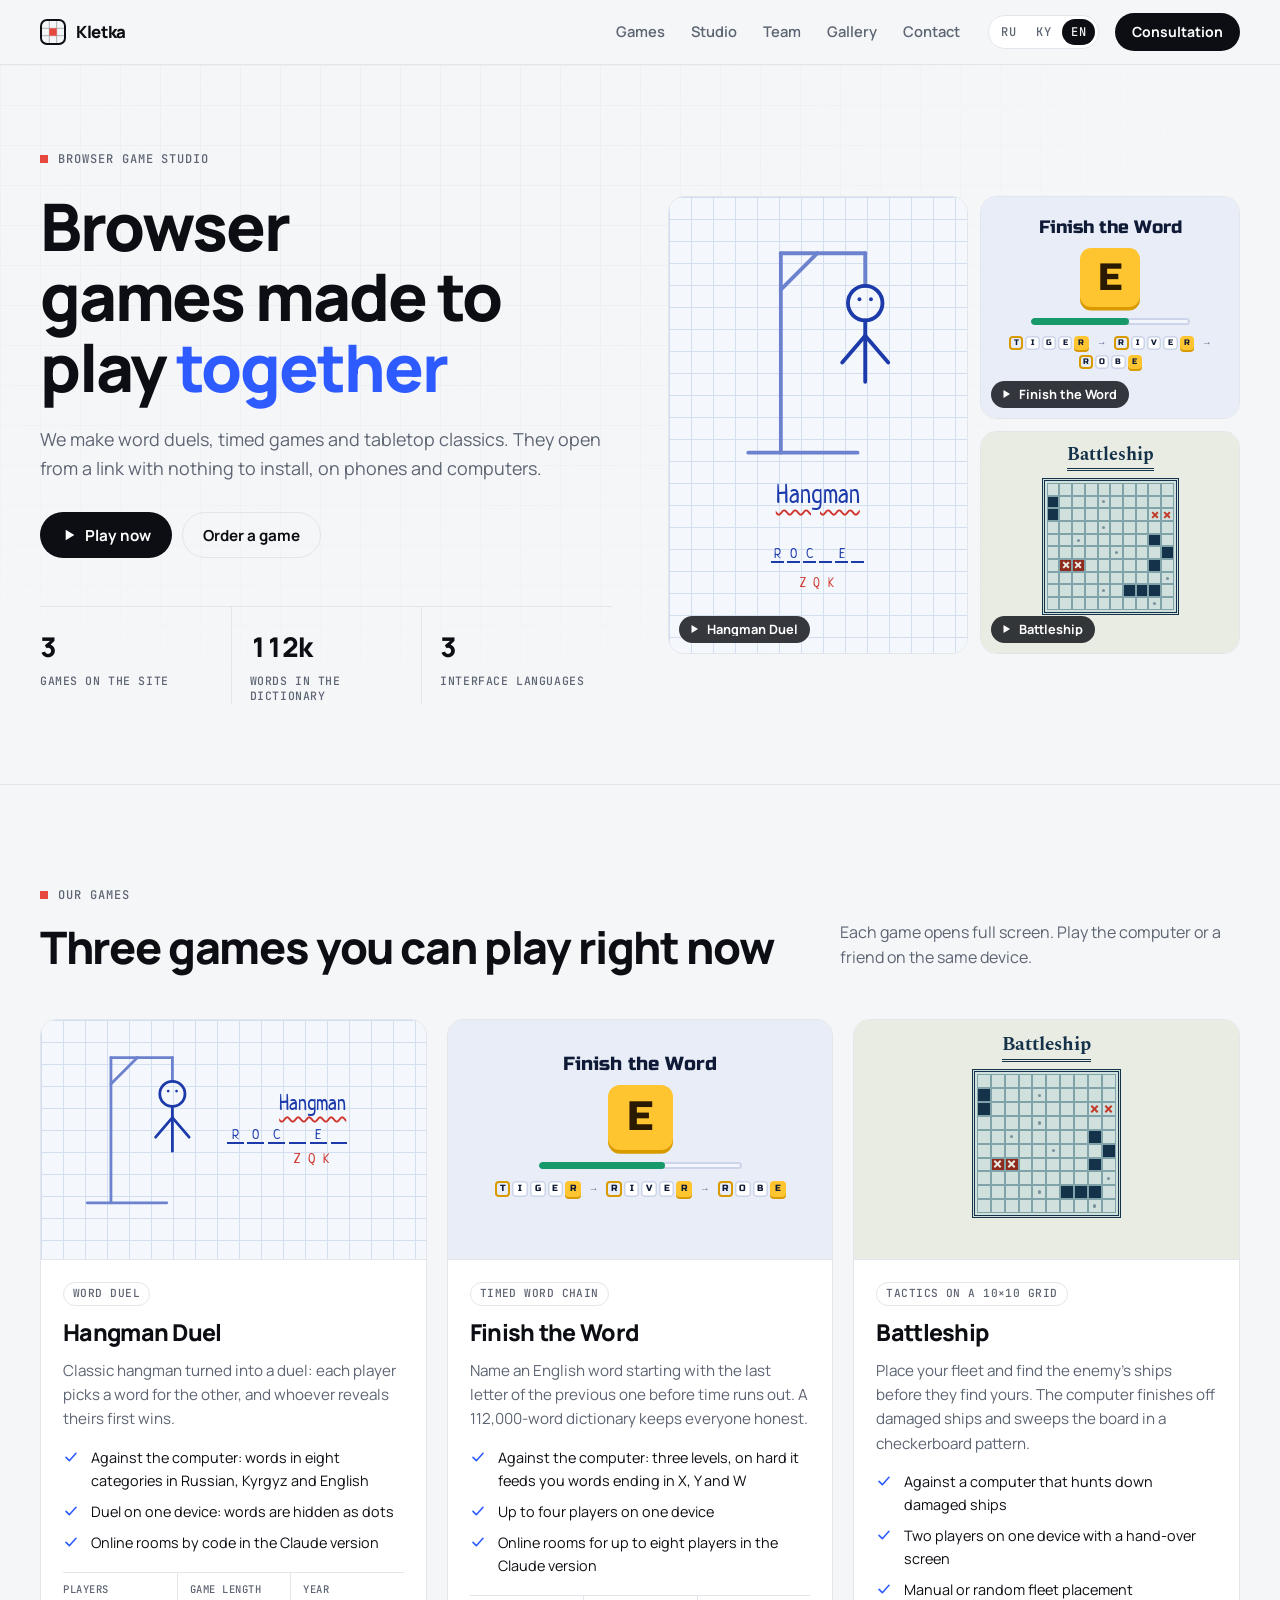
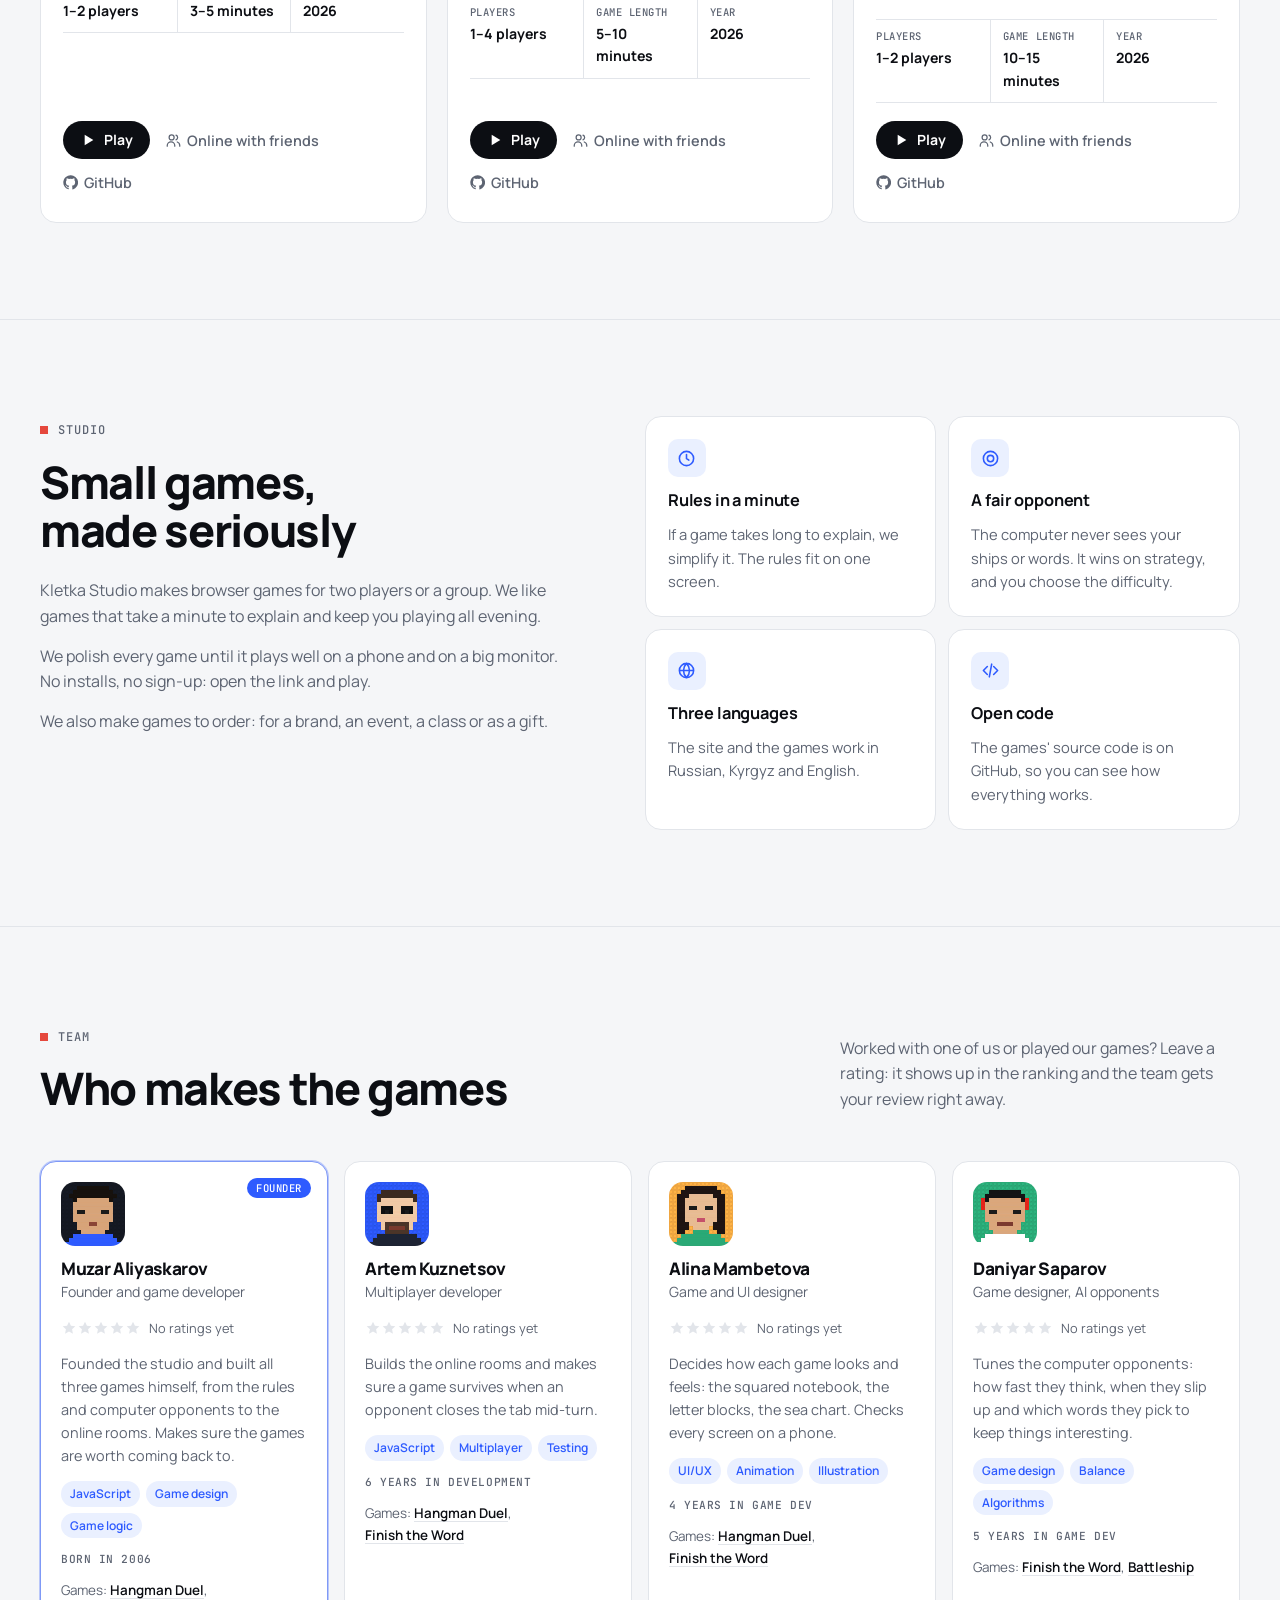
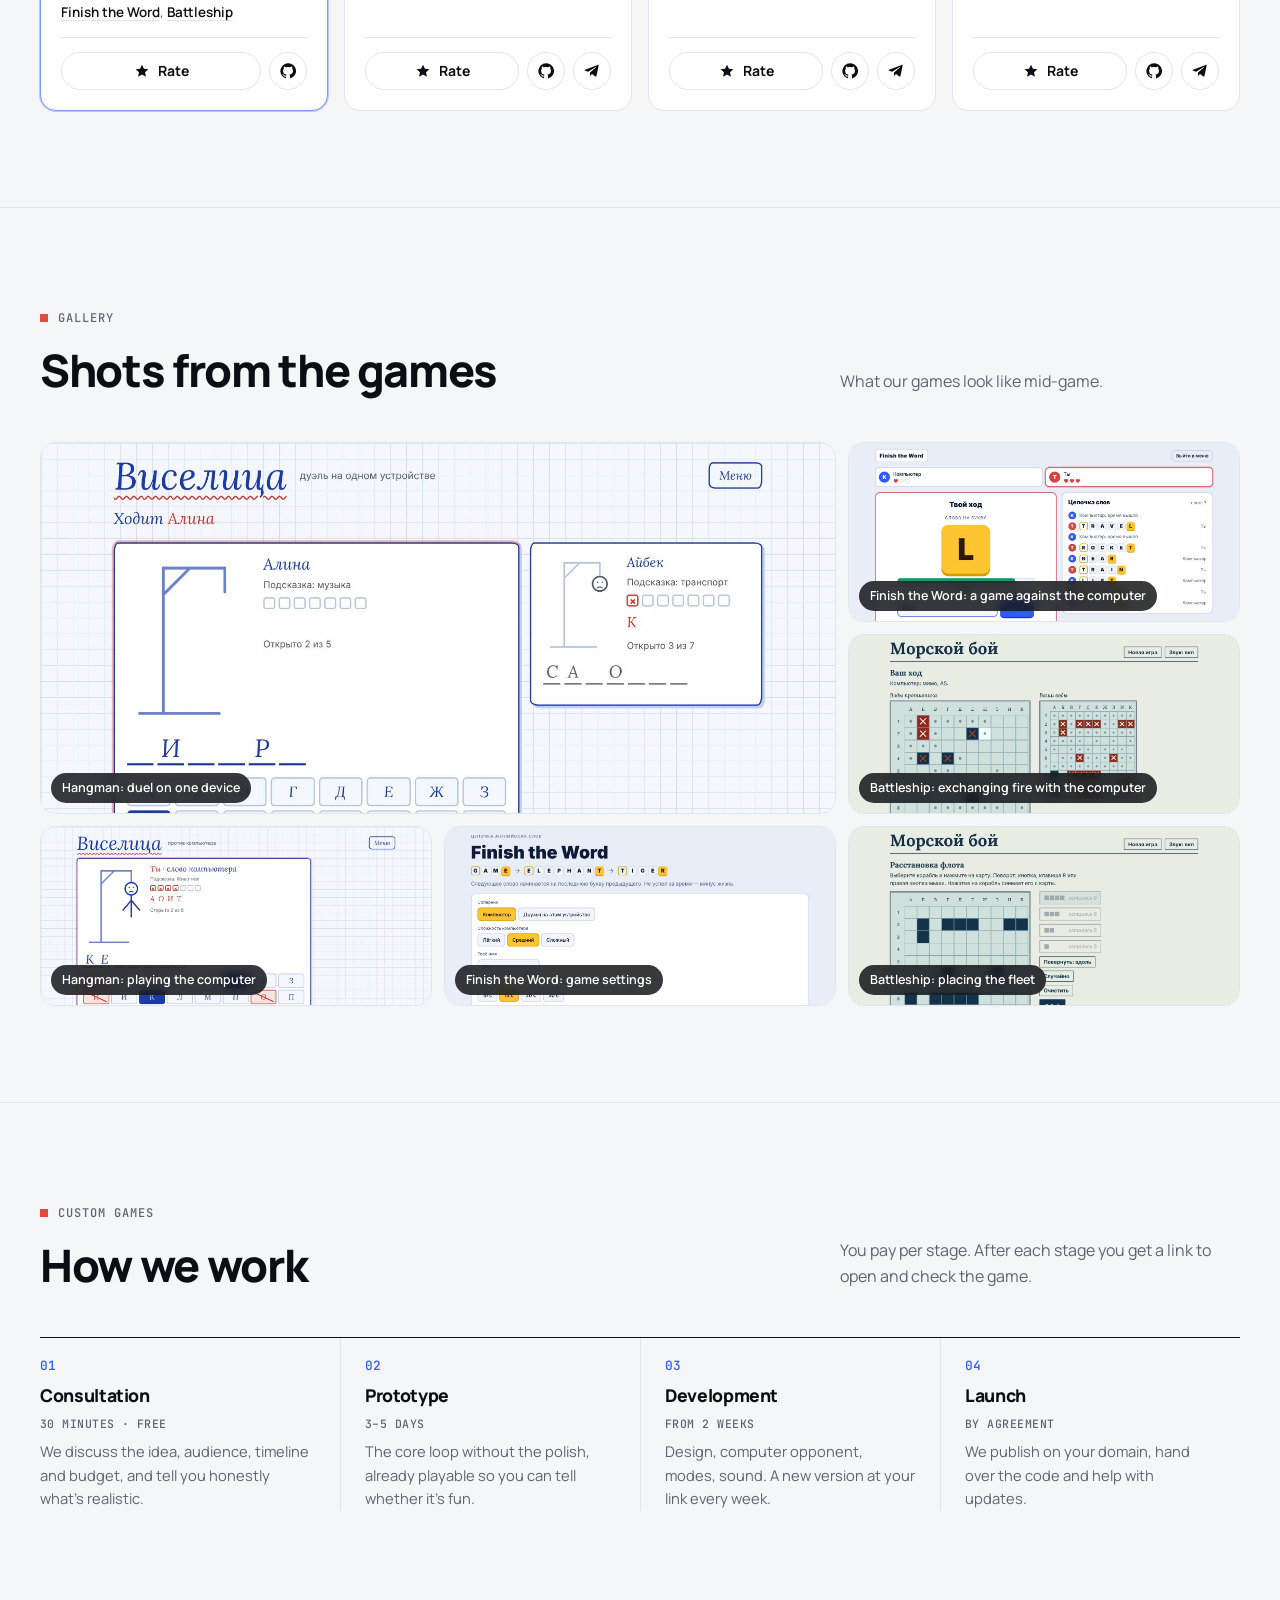
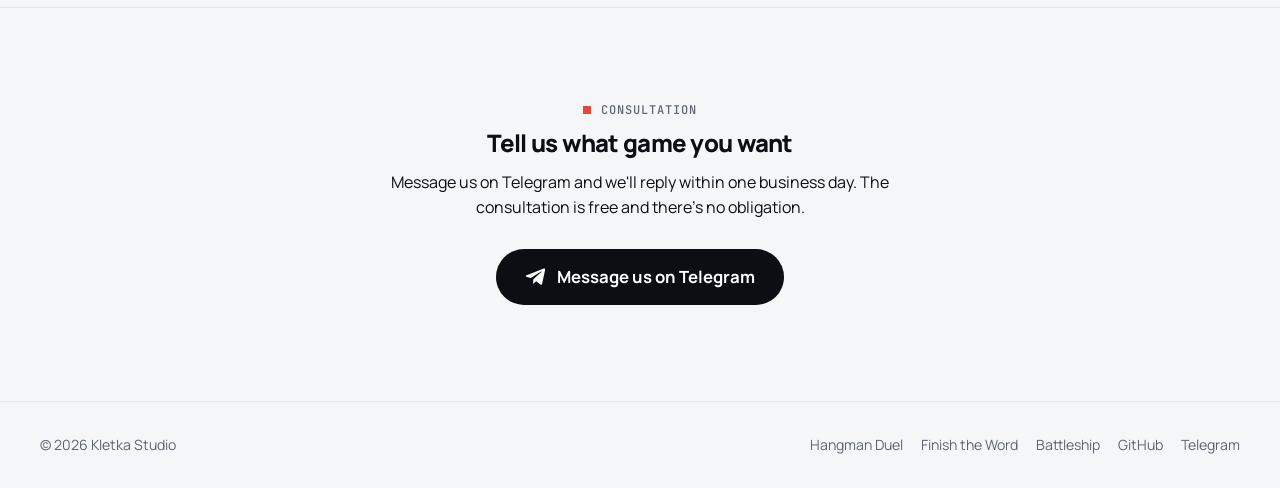
==== commit bdf493a0: "Контакты: вместо формы одна кнопка «Написать в Telegram» (@casunnn), примерные контакты убраны Co-Au" ====
--- a/index.html
+++ b/index.html
@@ -130,45 +130,11 @@
   </section>
 
   <section class="section" id="contact">
-    <div class="wrap contact-grid">
-      <div class="contact-info">
-        <span class="eyebrow" data-i18n="contact.eyebrow">Консультация</span>
-        <h2 data-i18n="contact.h2"></h2>
-        <p id="contactLead"></p>
-        <div class="channels" id="channels"></div>
-      </div>
-
-      <form class="form" id="leadForm" novalidate>
-        <h3 data-i18n="form.title">Заявка на консультацию</h3>
-        <div class="row-2">
-          <div class="field">
-            <label for="f-name"><span data-i18n="form.name">Имя</span> <span class="req">*</span></label>
-            <input class="input" id="f-name" name="name" autocomplete="name" maxlength="80" data-i18n-ph="form.namePh" required>
-          </div>
-          <div class="field">
-            <label for="f-contact"><span data-i18n="form.contact">Как с вами связаться</span> <span class="req">*</span></label>
-            <div class="contact-pair">
-              <select class="select" id="f-channel" name="channel" data-i18n-aria="form.channel"></select>
-              <input class="input" id="f-contact" name="contact" maxlength="120" placeholder="@username" required>
-            </div>
-          </div>
-        </div>
-        <div class="row-2">
-          <div class="field"><label for="f-type" data-i18n="form.type">Что нужно</label><select class="select" id="f-type" name="type"></select></div>
-          <div class="field"><label for="f-budget" data-i18n="form.budget">Бюджет</label><select class="select" id="f-budget" name="budget"></select></div>
-        </div>
-        <div class="field">
-          <label for="f-message"><span data-i18n="form.message">Об игре</span> <span class="req">*</span></label>
-          <textarea class="textarea" id="f-message" name="message" maxlength="2000" data-i18n-ph="form.messagePh" required></textarea>
-        </div>
-        <div class="hp" aria-hidden="true"><label for="f-website">Website</label><input id="f-website" name="website" tabindex="-1" autocomplete="off"></div>
-        <label class="check" for="f-agree"><input type="checkbox" id="f-agree" name="agree" required><span data-i18n="form.agree"></span></label>
-        <div class="form-status" id="formStatus" role="status" hidden></div>
-        <div class="form-foot">
-          <button class="btn btn-primary" type="submit" id="submitBtn" data-i18n="form.submit">Отправить заявку</button>
-          <span class="form-note" data-i18n="form.note"></span>
-        </div>
-      </form>
+    <div class="wrap contact-solo">
+      <span class="eyebrow" data-i18n="contact.eyebrow">Консультация</span>
+      <h2 data-i18n="contact.h2"></h2>
+      <p id="contactLead"></p>
+      <a class="btn btn-primary tg-cta" id="tgCta" href="https://t.me/casunnn" target="_blank" rel="noopener"></a>
     </div>
   </section>
 </main>
--- a/styles.css
+++ b/styles.css
@@ -395,3 +395,9 @@
 }
 @media (max-width: 760px) { .g-item:last-child:nth-child(even) { grid-column: span 2; } }
 @container (max-height: 180px) { .cv-word .chain, .cv-word .bar { display: none; } }
+
+/* Контакты: одна кнопка Telegram вместо формы */
+.contact-solo { max-width: 640px; text-align: center; display: flex; flex-direction: column; align-items: center; gap: 14px; }
+.contact-solo p { margin: 0 0 14px; }
+.tg-cta { display: inline-flex; align-items: center; gap: 10px; font-size: 1.05rem; padding: 16px 28px; }
+.tg-cta svg { width: 22px; height: 22px; flex: none; }
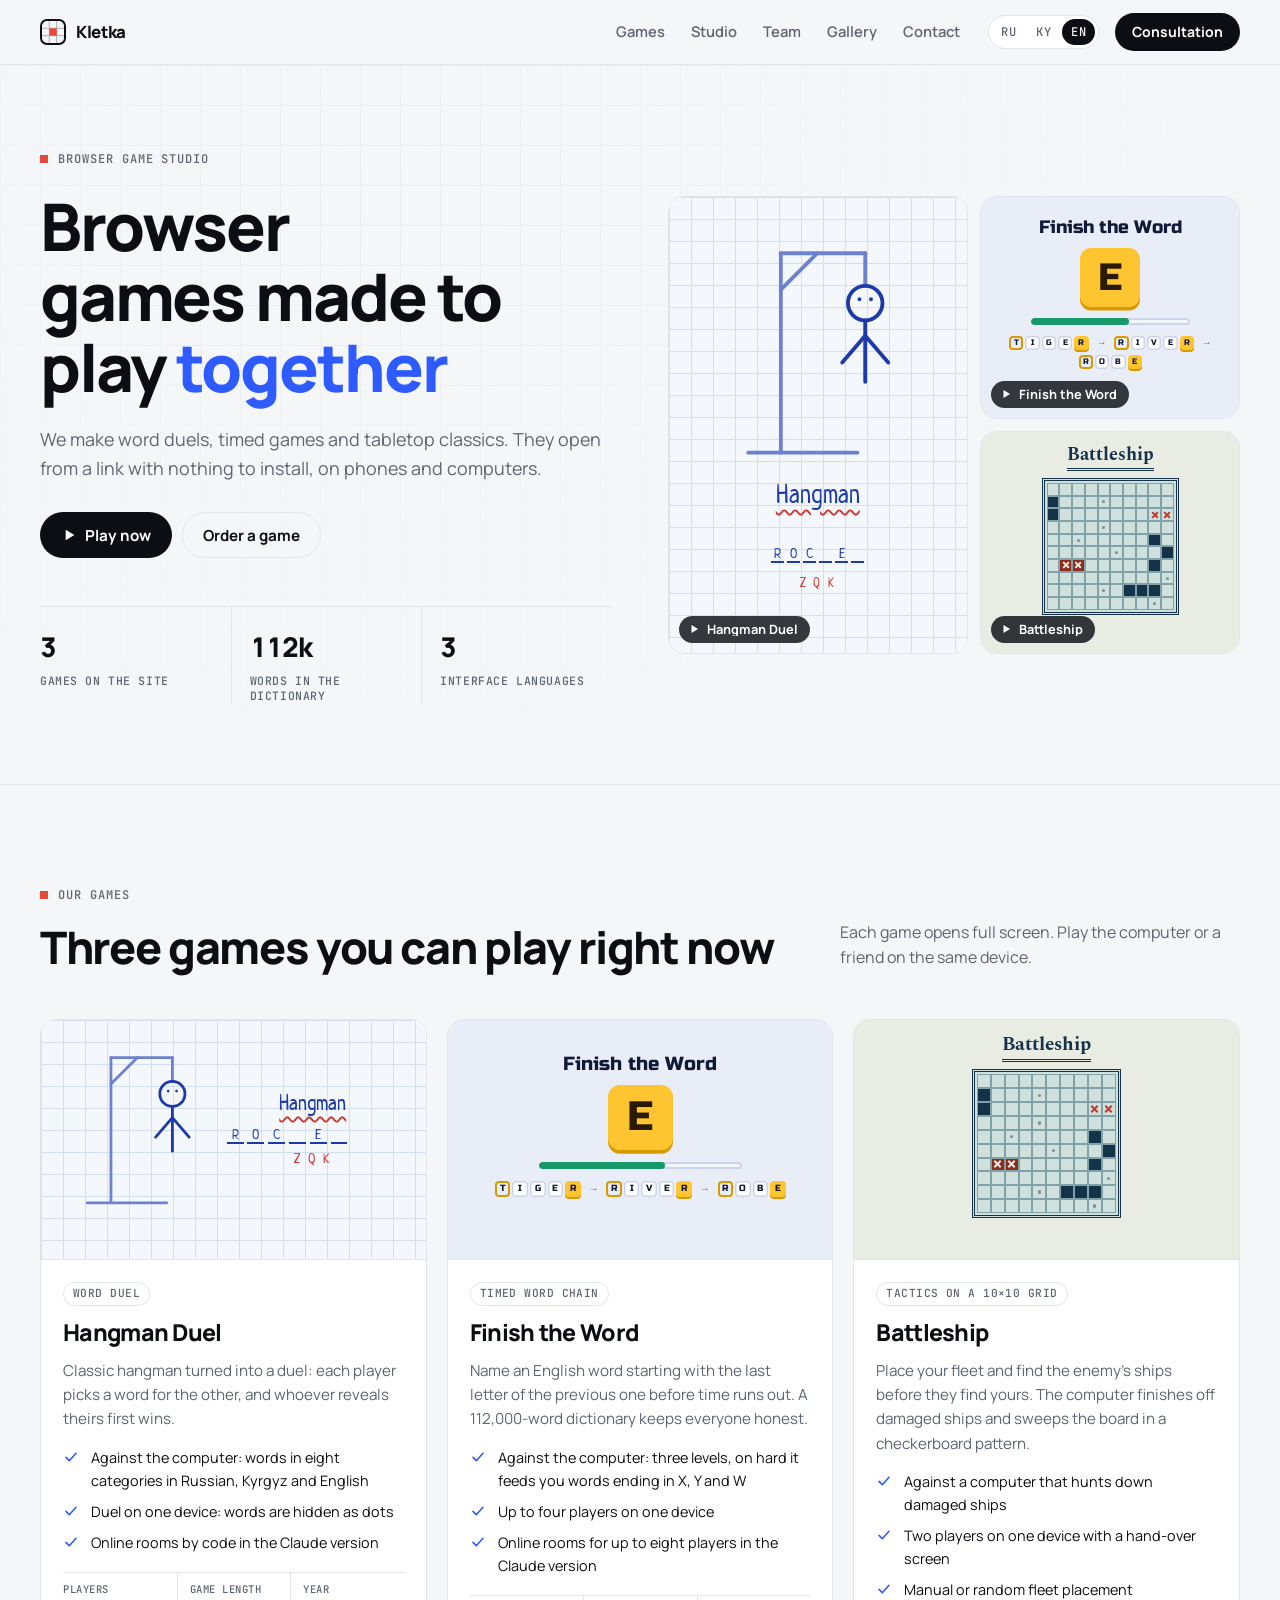
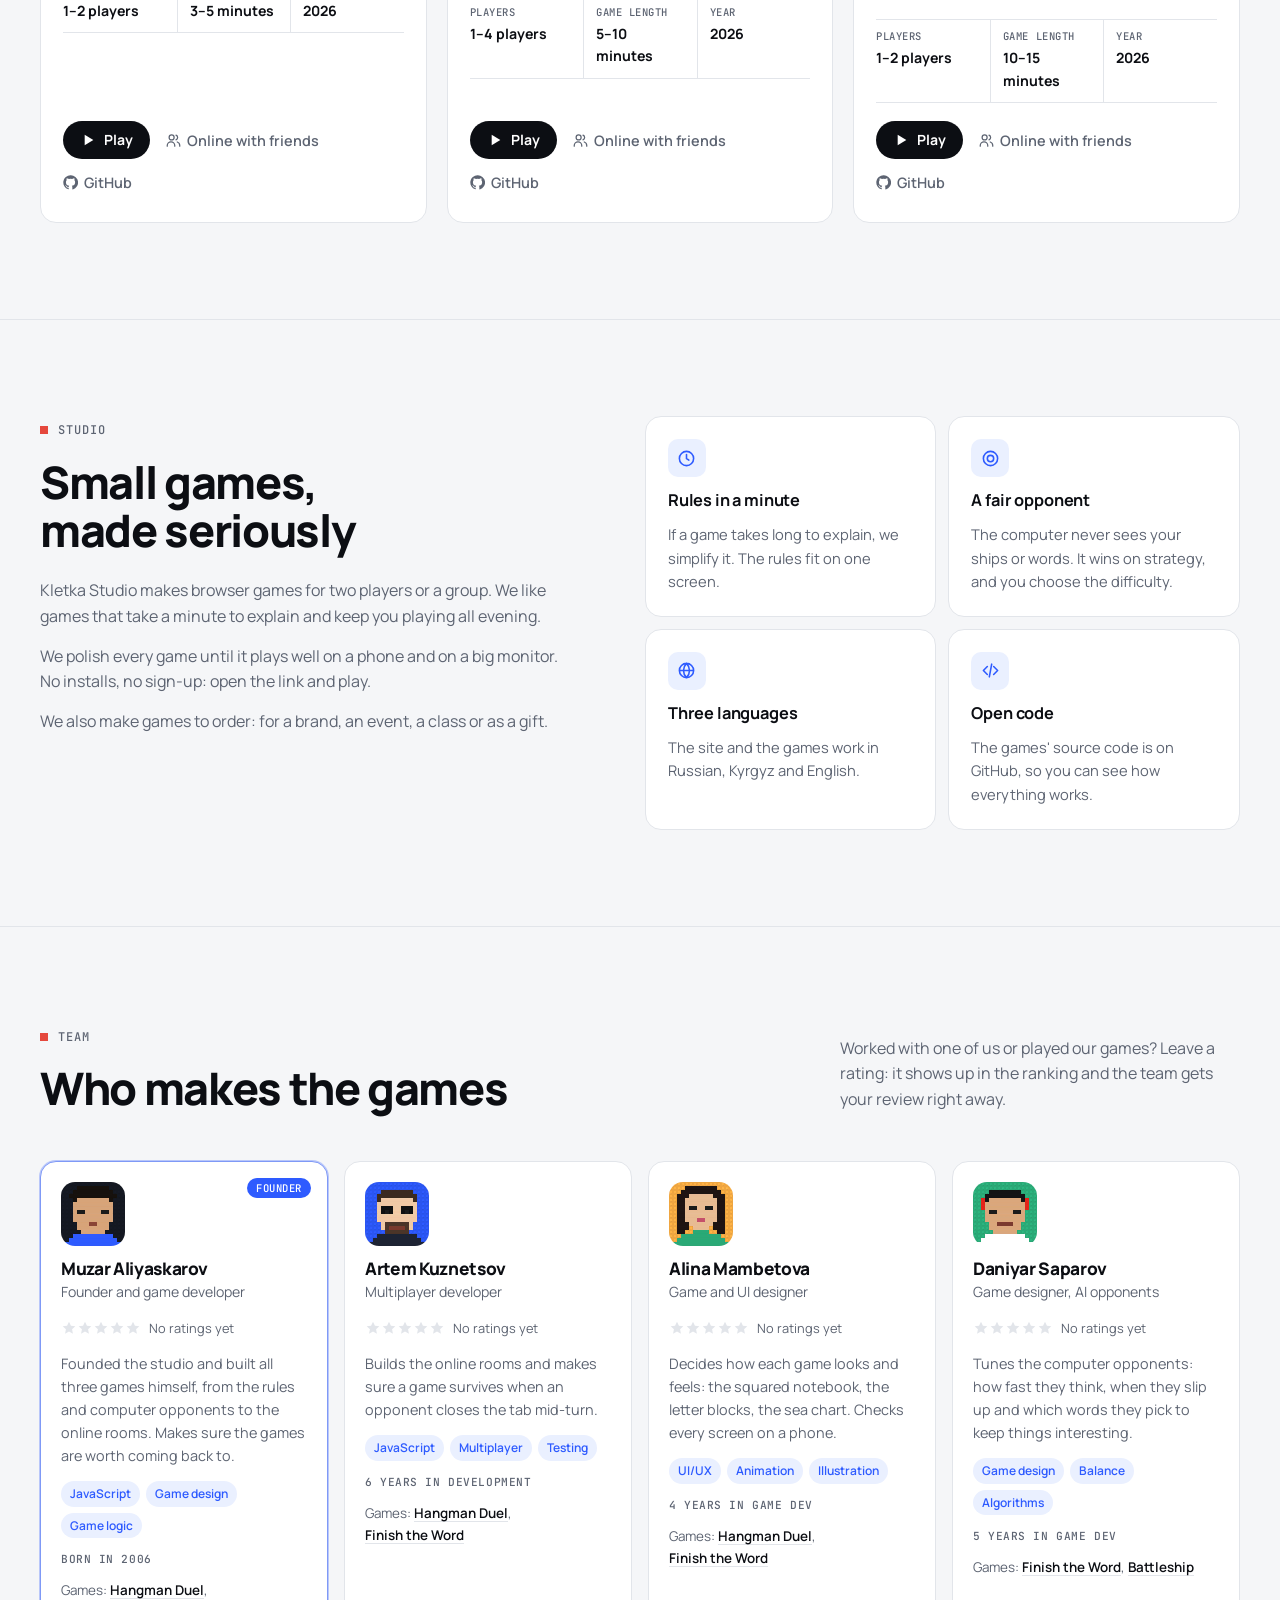
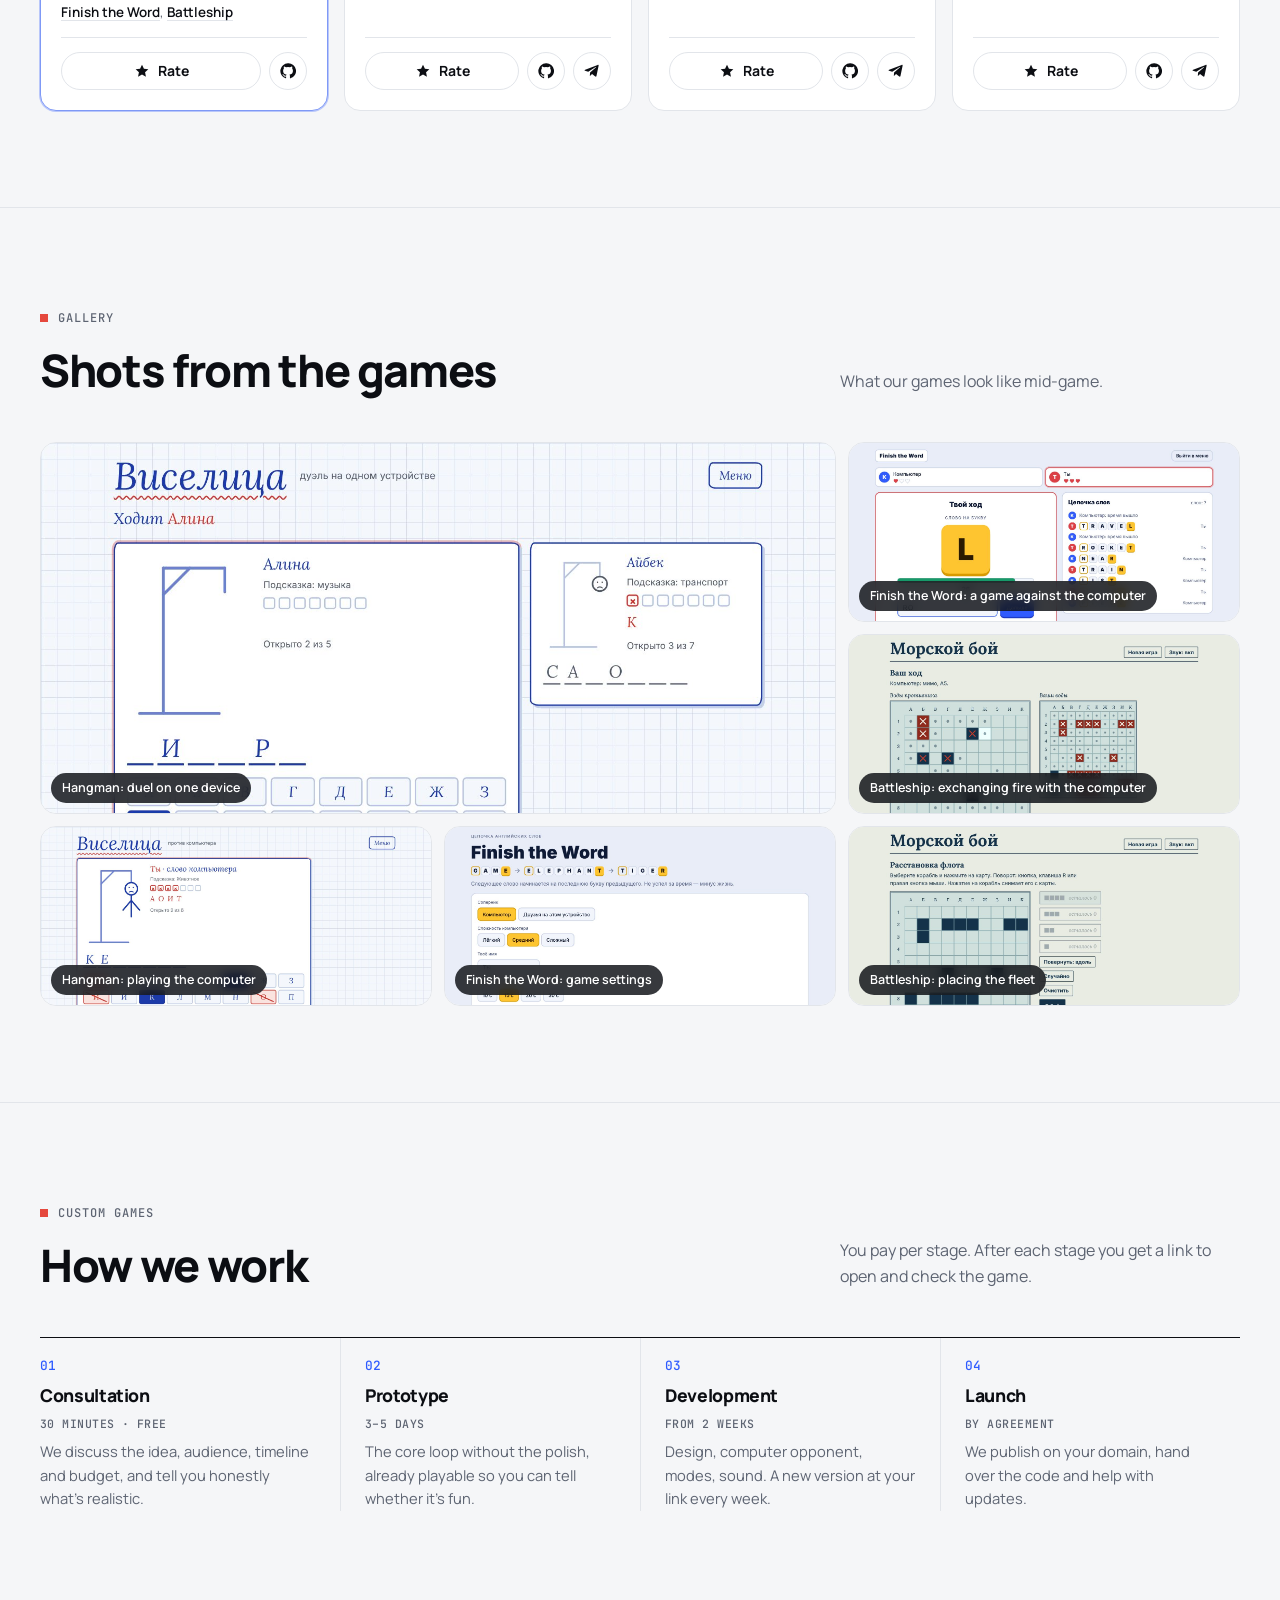
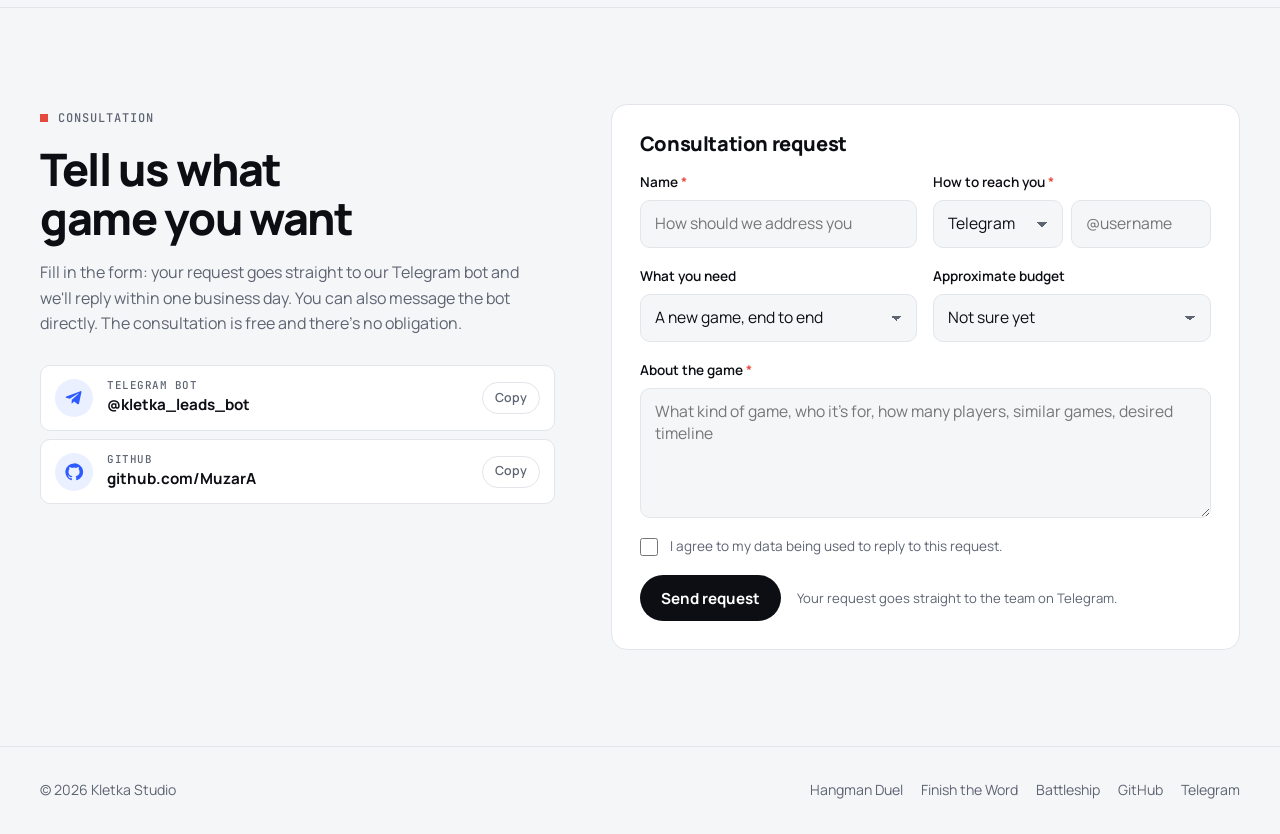
==== commit 69c6134c: "Вернуть форму заявки (по ТЗ, отправка в Telegram-бот); в контактах только бот и GitHub Co-Authored-B" ====
--- a/index.html
+++ b/index.html
@@ -130,11 +130,45 @@
   </section>
 
   <section class="section" id="contact">
-    <div class="wrap contact-solo">
-      <span class="eyebrow" data-i18n="contact.eyebrow">Консультация</span>
-      <h2 data-i18n="contact.h2"></h2>
-      <p id="contactLead"></p>
-      <a class="btn btn-primary tg-cta" id="tgCta" href="https://t.me/casunnn" target="_blank" rel="noopener"></a>
+    <div class="wrap contact-grid">
+      <div class="contact-info">
+        <span class="eyebrow" data-i18n="contact.eyebrow">Консультация</span>
+        <h2 data-i18n="contact.h2"></h2>
+        <p id="contactLead"></p>
+        <div class="channels" id="channels"></div>
+      </div>
+
+      <form class="form" id="leadForm" novalidate>
+        <h3 data-i18n="form.title">Заявка на консультацию</h3>
+        <div class="row-2">
+          <div class="field">
+            <label for="f-name"><span data-i18n="form.name">Имя</span> <span class="req">*</span></label>
+            <input class="input" id="f-name" name="name" autocomplete="name" maxlength="80" data-i18n-ph="form.namePh" required>
+          </div>
+          <div class="field">
+            <label for="f-contact"><span data-i18n="form.contact">Как с вами связаться</span> <span class="req">*</span></label>
+            <div class="contact-pair">
+              <select class="select" id="f-channel" name="channel" data-i18n-aria="form.channel"></select>
+              <input class="input" id="f-contact" name="contact" maxlength="120" placeholder="@username" required>
+            </div>
+          </div>
+        </div>
+        <div class="row-2">
+          <div class="field"><label for="f-type" data-i18n="form.type">Что нужно</label><select class="select" id="f-type" name="type"></select></div>
+          <div class="field"><label for="f-budget" data-i18n="form.budget">Бюджет</label><select class="select" id="f-budget" name="budget"></select></div>
+        </div>
+        <div class="field">
+          <label for="f-message"><span data-i18n="form.message">Об игре</span> <span class="req">*</span></label>
+          <textarea class="textarea" id="f-message" name="message" maxlength="2000" data-i18n-ph="form.messagePh" required></textarea>
+        </div>
+        <div class="hp" aria-hidden="true"><label for="f-website">Website</label><input id="f-website" name="website" tabindex="-1" autocomplete="off"></div>
+        <label class="check" for="f-agree"><input type="checkbox" id="f-agree" name="agree" required><span data-i18n="form.agree"></span></label>
+        <div class="form-status" id="formStatus" role="status" hidden></div>
+        <div class="form-foot">
+          <button class="btn btn-primary" type="submit" id="submitBtn" data-i18n="form.submit">Отправить заявку</button>
+          <span class="form-note" data-i18n="form.note"></span>
+        </div>
+      </form>
     </div>
   </section>
 </main>
--- a/styles.css
+++ b/styles.css
@@ -395,9 +395,3 @@
 }
 @media (max-width: 760px) { .g-item:last-child:nth-child(even) { grid-column: span 2; } }
 @container (max-height: 180px) { .cv-word .chain, .cv-word .bar { display: none; } }
-
-/* Контакты: одна кнопка Telegram вместо формы */
-.contact-solo { max-width: 640px; text-align: center; display: flex; flex-direction: column; align-items: center; gap: 14px; }
-.contact-solo p { margin: 0 0 14px; }
-.tg-cta { display: inline-flex; align-items: center; gap: 10px; font-size: 1.05rem; padding: 16px 28px; }
-.tg-cta svg { width: 22px; height: 22px; flex: none; }
